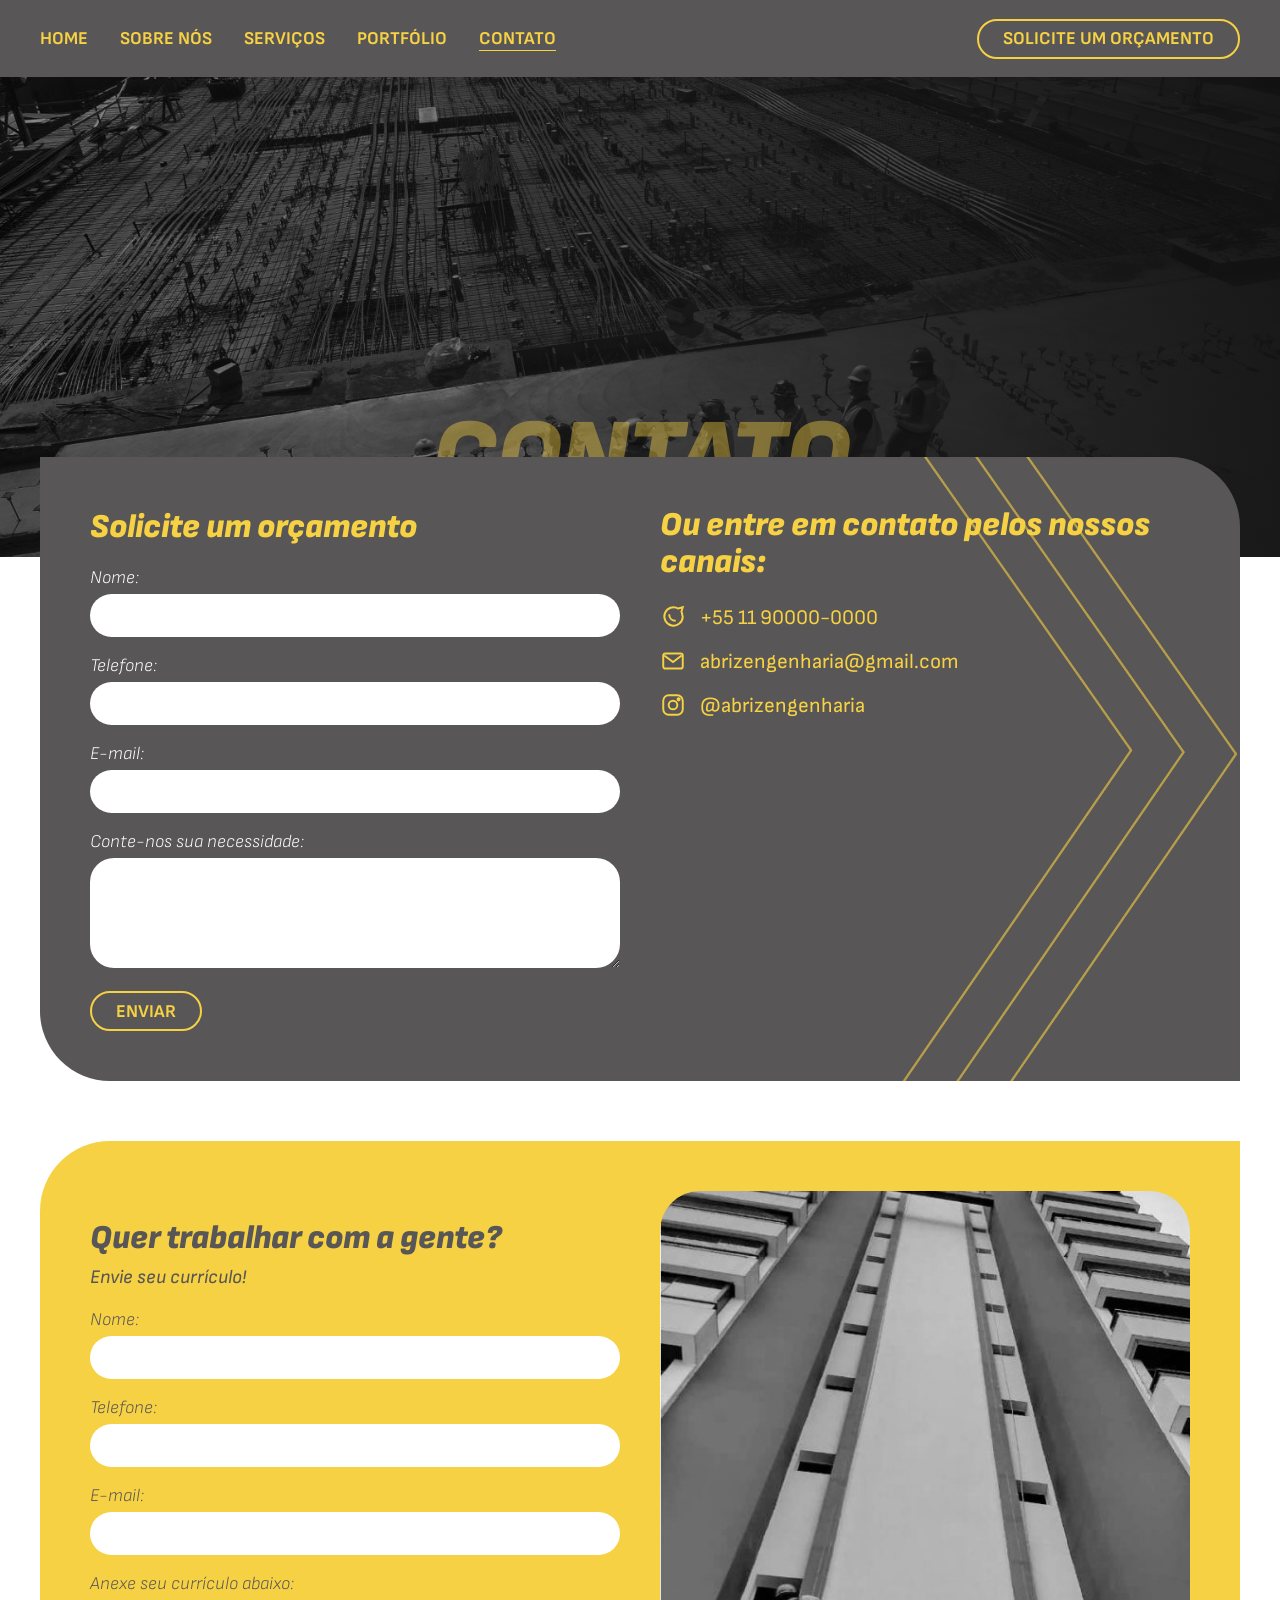
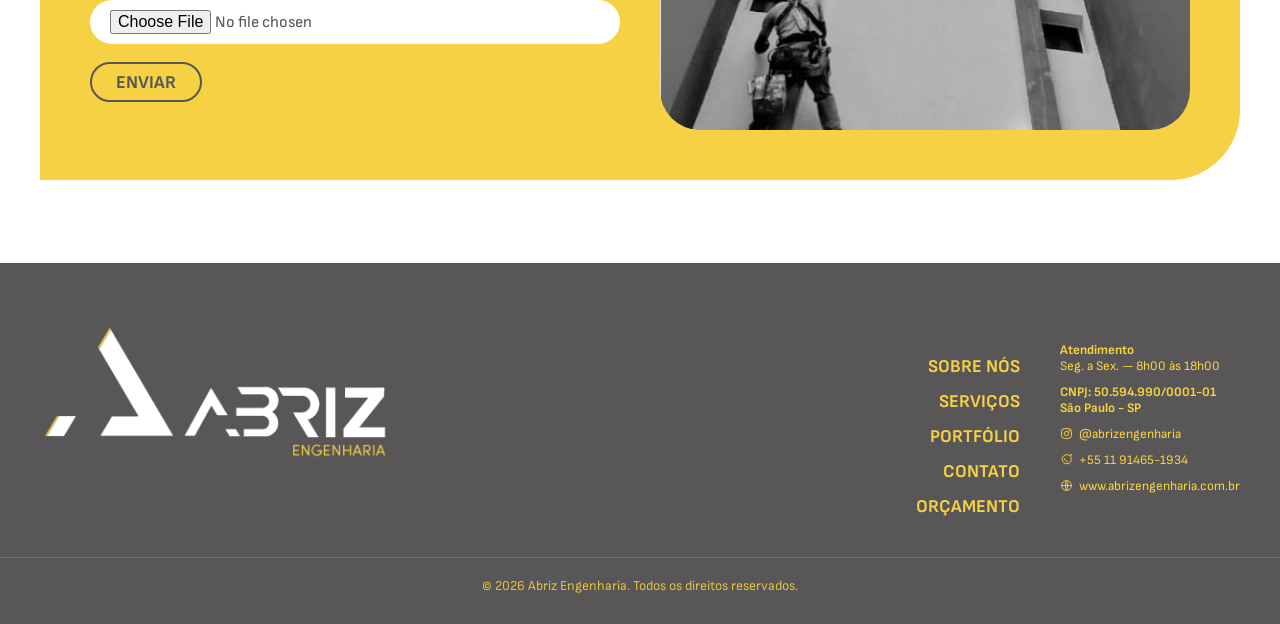
==== contato.html @ 98b4f600 "Fix sobre nós" ====
<!DOCTYPE html>
<html lang="pt-BR">
<head>
<meta charset="UTF-8">
<meta name="viewport" content="width=device-width, initial-scale=1.0">
<title>Contato | Abriz Engenharia</title>
<meta name="description" content="Solicite um orçamento ou entre em contato com a Abriz Engenharia. Também estamos contratando — envie seu currículo.">
<link rel="stylesheet" href="css/style.css">
</head>
<body>

<header class="site-header">
  <div class="container">
    <button class="nav-toggle" aria-label="Abrir menu" aria-expanded="false">
      <span></span><span></span><span></span>
    </button>
    <nav class="nav-links">
      <a href="index.html">Home</a>
      <a href="sobre.html">Sobre nós</a>
      <a href="index.html#servicos">Serviços</a>
      <a href="portfolio.html">Portfólio</a>
      <a href="contato.html" class="is-active">Contato</a>
      <a href="contato.html" class="btn nav-cta-mobile">Solicite um orçamento</a>
    </nav>
    <a href="contato.html" class="btn nav-cta">Solicite um orçamento</a>
  </div>
</header>

<main>
  <section class="hero">
    <div class="hero__scrim" aria-hidden="true"></div>
    <div class="container hero__title">
      <h1 class="display-title display-title--yellow">CONTATO</h1>
    </div>
  </section>

  <section class="section" style="padding-top:0;">
    <div class="container">

      <div class="contato-card" style="margin-top:-100px; z-index:3;">
        <img class="stripe-overlay stripe-overlay--yellow" src="assets/img/chevron-yellow-right.png" alt="" aria-hidden="true">
        <div class="contato-card__form">
          <h2 style="color:var(--color-yellow); font-style:italic; font-weight:900; font-size:var(--fs-h1); margin-bottom:20px;">Solicite um orçamento</h2>
          <form data-form novalidate>
            <div class="form-field">
              <label for="c-nome">Nome:</label>
              <input type="text" id="c-nome" name="nome" required>
            </div>
            <div class="form-field">
              <label for="c-telefone">Telefone:</label>
              <input type="tel" id="c-telefone" name="telefone" required>
            </div>
            <div class="form-field">
              <label for="c-email">E-mail:</label>
              <input type="email" id="c-email" name="email" required>
            </div>
            <div class="form-field">
              <label for="c-msg">Conte-nos sua necessidade:</label>
              <textarea id="c-msg" name="mensagem" required></textarea>
            </div>
            <button type="submit" class="btn">Enviar</button>
            <p class="form-feedback" role="status" hidden></p>
          </form>
        </div>

        <div class="contato-card__channels">
          <h3>Ou entre em contato pelos nossos canais:</h3>
          <div class="channel-item">
            <svg viewBox="0 0 24 24" fill="none" stroke="currentColor" stroke-width="1.8"><path d="M21 11.5a8.5 8.5 0 1 1-4.1-7.3L21 3l-1.2 4.1c.5 1 .8 2.2.8 3.4Z"/><path d="M8.5 9.5c0 3.5 2.5 6 6 6"/></svg>
            <span>+55 11 90000-0000</span>
          </div>
          <div class="channel-item">
            <svg viewBox="0 0 24 24" fill="none" stroke="currentColor" stroke-width="1.8"><rect x="3" y="5" width="18" height="14" rx="2"/><path d="m4 7 8 6 8-6"/></svg>
            <span>abrizengenharia@gmail.com</span>
          </div>
          <div class="channel-item">
            <svg viewBox="0 0 24 24" fill="none" stroke="currentColor" stroke-width="1.8"><rect x="3" y="3" width="18" height="18" rx="5"/><circle cx="12" cy="12" r="4"/><circle cx="17.2" cy="6.8" r="1"/></svg>
            <span>@abrizengenharia</span>
          </div>
        </div>
      </div>

      <div class="trabalhe-card">
        <div>
          <h3>Quer trabalhar com a gente?</h3>
          <p class="trabalhe-card__lead">Envie seu currículo!</p>
          <form data-form novalidate>
            <div class="form-field">
              <label for="t-nome">Nome:</label>
              <input type="text" id="t-nome" name="nome" required>
            </div>
            <div class="form-field">
              <label for="t-telefone">Telefone:</label>
              <input type="tel" id="t-telefone" name="telefone" required>
            </div>
            <div class="form-field">
              <label for="t-email">E-mail:</label>
              <input type="email" id="t-email" name="email" required>
            </div>
            <div class="form-field form-field--file">
              <label for="t-curriculo">Anexe seu currículo abaixo:</label>
              <input type="file" id="t-curriculo" name="curriculo" accept=".pdf,.doc,.docx">
            </div>
            <button type="submit" class="btn btn--gray">Enviar</button>
            <p class="form-feedback" role="status" hidden></p>
          </form>
        </div>
        <div class="photo">
          <img src="assets/img/servico-fachada.jpg" alt="Foto de obra da Abriz Engenharia">
        </div>
      </div>

    </div>
  </section>
</main>

<footer class="site-footer">
  <div class="footer-grid">
    <div>
      <img class="footer-logo" src="assets/img/logo-abriz.png" alt="Abriz Engenharia">
    </div>
    

     <nav class="footer-links">
      </br>
      <a href="sobre.html">Sobre nós</a>
      <a href="index.html#servicos">Serviços</a>
      <a href="portfolio.html">Portfólio</a>
      <a href="contato.html">Contato</a>
      <a href="index.html#orcamento">Orçamento</a>
    </nav>

    <div class="footer-contact">
    </br>
      <p style="margin-bottom: 0; font-size: 13px;">Atendimento</p>
      <p class="light" style="font-size: 13px;">Seg. a Sex. — 8h00 às 18h00</p>
      <p style="margin-bottom: 0; font-size: 13px;">CNPJ: 50.594.990/0001-01</p>
      <p style="font-size: 13px;">São Paulo - SP</p>
      <a href="https://www.instagram.com/abrizengenharia" target="_blank"><p style="font-size: 13px;" class="light icon-line"><svg viewBox="0 0 24 24" fill="none" stroke="currentColor" stroke-width="1.8"><rect x="3" y="3" width="18" height="18" rx="5"/><circle cx="12" cy="12" r="4"/><circle cx="17.2" cy="6.8" r="1"/></svg>@abrizengenharia</p></a>
      <a href="https://wa.me/message/3T56P4DASMY5I1" target="_blank"><p style="font-size: 13px;" class="light icon-line"><svg viewBox="0 0 24 24" fill="none" stroke="currentColor" stroke-width="1.8"><path d="M21 11.5a8.5 8.5 0 1 1-4.1-7.3L21 3l-1.2 4.1c.5 1 .8 2.2.8 3.4Z"/><path d="M8.5 9.5c0 3.5 2.5 6 6 6"/></svg>+55 11 91465-1934</p></a>
      <a href="https://abrizengenharia.com.br/" target="_blank"><p style="font-size: 13px;" class="light icon-line"><svg viewBox="0 0 24 24" fill="none" stroke="currentColor" stroke-width="1.8"><circle cx="12" cy="12" r="9"/><path d="M3 12h18M12 3c2.5 2.5 2.5 15.5 0 18M12 3c-2.5 2.5-2.5 15.5 0 18"/></svg>www.abrizengenharia.com.br</p></a>
    </div>
  </div>
  <p class="footer-bottom">&copy; <span id="year"></span> Abriz Engenharia. Todos os direitos reservados.</p>
</footer>

<script src="js/main.js"></script>
<script>document.getElementById('year').textContent = new Date().getFullYear();</script>
</body>
</html>
---- css/style.css ----
/* =========================================================
   ABRIZ ENGENHARIA — Design tokens extraídos do Figma
   Cores: #F6D143 (Amarelo IDV Abriz) / #585656 (Cinza) / #FFFFFF
   Fonte: Sofia Sans (pesos: Light, Regular, Medium, Bold, ExtraBold, ExtraBlack Italic)
   ========================================================= */

@import url('https://fonts.googleapis.com/css2?family=Sofia+Sans:ital,wght@0,300;0,400;0,500;0,600;0,700;0,800;0,900;1,300;1,500;1,600;1,900&display=swap');

:root {
  --color-yellow: #F6D143;
  --color-yellow-70: rgba(246, 209, 67, 0.7);
  --color-gray: #585656;
  --color-gray-40: rgba(88, 86, 86, 0.4);
  --color-white: #FFFFFF;
  --color-placeholder-a: #b2a6a6;
  --color-placeholder-b: rgba(178, 166, 166, 0.76);
  --color-placeholder-light: #e4e0e0;

  --font: 'Sofia Sans', Arial, Helvetica, sans-serif;

  --fs-display: clamp(2.75rem, 8vw, 8.0625rem);   /* 44px -> 129px, títulos gigantes de fundo */
  --fs-h1: clamp(1.6rem, 2.6vw, 2.1875rem);        /* 26px -> 35px */
  --fs-subtitle: clamp(1.4rem, 2.6vw, 2.25rem);    /* subtítulos 36px */
  --fs-body: clamp(1rem, 1.6vw, 1.6875rem);        /* texto corrido 27px */
  --fs-body2: clamp(0.95rem, 1.4vw, 1.5625rem);    /* texto itálico 25px */
  --fs-nav: 1.125rem;                              /* 18px */
  --fs-stat: clamp(2rem, 4.5vw, 3.75rem);          /* números 60px */
  --fs-stat-label: clamp(1.25rem, 2.8vw, 3.25rem); /* 52px */

  --radius-pill: 31px;
  --radius-lg: 40px;
  --radius-xl: 70px;
  --radius-card: 33px;

  --chevron-w: 340px; /* largura fixa do gráfico chevron — igual em todo lugar
                          para as linhas se alinharem nas emendas entre seções */
  --container-max: 1400px;
  --gutter: 30px;

  --header-h: 77px;
}

*, *::before, *::after { box-sizing: border-box; }
html { scroll-behavior: smooth; }
body {
  margin: 0;
  font-family: var(--font);
  color: var(--color-gray);
  background: var(--color-white);
  overflow-x: hidden;
}
img { max-width: 100%; display: block; }
a { color: inherit; text-decoration: none; }
button { font-family: inherit; cursor: pointer; }
h1, h2, h3, p { margin: 0; }
ul { list-style: none; margin: 0; padding: 0; }

.container {
  max-width: var(--container-max);
  margin: 0 auto;
  padding: 0 40px;
}
.container_nossos_servicos{
  width: 1040px;
}
@media (max-width: 1080px) {
  .container_nossos_servicos { width: 100%; }
}
@media (max-width: 768px) {
  .container { padding: 0 20px; }
}

/* ---------- Título gigante decorativo (fundo desbotado) ---------- */
.display-title {
  font-weight: 900;
  font-style: italic;
  font-size: var(--fs-display);
  line-height: 0.95;
  opacity: 0.27;
  letter-spacing: -0.01em;
  white-space: nowrap;
}
.display-title--yellow { color: var(--color-yellow); opacity: 0.41; }
.display-title--gray { color: var(--color-gray); }

/* ---------- Botões (pill, extraídos do componente BOTÕES) ---------- */
.btn {
  display: inline-flex;
  align-items: center;
  justify-content: center;
  height: 40px;
  padding: 0 24px;
  border-radius: var(--radius-pill);
  border: 2px solid var(--color-yellow);
  background: transparent;
  color: var(--color-yellow);
  font-weight: 700;
  font-size: var(--fs-nav);
  text-transform: uppercase;
  white-space: nowrap;
  transition: background 0.2s ease, color 0.2s ease;
}
.btn:hover, .btn:focus-visible {
  background: var(--color-yellow);
  color: var(--color-gray);
}
.btn--gray {
  border-color: var(--color-gray);
  color: var(--color-gray);
}
.btn--gray:hover, .btn--gray:focus-visible {
  background: var(--color-gray);
  color: var(--color-yellow);
}
.btn--sm { width: 123px; padding: 0; }
.btn--contact {height: 35px !important; padding: 0 13px !important; font-size: 13px !important;}
/* ---------- Header / navegação ---------- */
.site-header {
  position: sticky;
  top: 0;
  z-index: 100;
  height: var(--header-h);
  background: var(--color-gray);
  display: flex;
  align-items: center;
}
.site-header .container {
  display: flex;
  align-items: center;
  justify-content: space-between;
  width: 100%;
}
.nav-links {
  display: flex;
  gap: 32px;
}
.nav-links a {
  font-weight: 700;
  font-size: var(--fs-nav);
  color: var(--color-yellow);
  text-transform: uppercase;
  white-space: nowrap;
}
.nav-links a.is-active { text-decoration: underline; text-underline-offset: 6px; }
.nav-cta { flex-shrink: 0; }
.nav-cta-mobile { display: none; }

.nav-toggle {
  display: none;
  flex-direction: column;
  gap: 5px;
  background: none;
  border: none;
  padding: 8px;
}
.nav-toggle span {
  width: 26px;
  height: 2px;
  background: var(--color-yellow);
  display: block;
}

@media (max-width: 900px) {
  .nav-toggle { display: flex; }
  .nav-links {
    position: absolute;
    top: var(--header-h);
    left: 0;
    right: 0;
    background: var(--color-gray);
    flex-direction: column;
    gap: 0;
    max-height: 0;
    overflow: hidden;
    transition: max-height 0.25s ease;
  }
  .nav-links.is-open { max-height: 400px; }
  .nav-links a {
    padding: 16px 20px;
    border-top: 1px solid rgba(255,255,255,0.08);
  }
  .nav-cta { display: none; }
  .nav-links.is-open .nav-cta-mobile { display: inline-flex; margin: 16px 20px; }
}

/* ---------- Hero (usado em todas as páginas internas + home) ---------- */
.hero {
  position: relative;
  min-height: 480px;
  background: url('../assets/img/hero-bg.jpg') center/cover no-repeat, linear-gradient(135deg, var(--color-gray) 0%, #3f3d3d 100%);
  overflow: hidden;
  display: flex;
  align-items: flex-end;
}
/* degradê: claro/transparente à esquerda, escuro à direita — igual ao protótipo */
.hero__scrim {
  position: absolute;
  inset: 0;
  background: linear-gradient(90deg, rgba(30,29,29,0.1) 0%, rgba(30,29,29,0.55) 55%, rgba(20,19,19,0.88) 100%);
}
.hero__title {
  position: relative;
  z-index: 2;
  width: 100%;
  padding: 60px 0 50px;
  text-align: center;
}

/* Hero da Home: foto em tela cheia, logo à esquerda, chevron à direita */
.hero--home {
  min-height: 623px;
  align-items: center;
}
/* largura fixa e igual à do chevron das seções abaixo, para as linhas se
   encontrarem exatamente na emenda entre o hero e a próxima seção */
.hero--home .hero__chevron {
  position: absolute;
  bottom: 0;
  right: 58px;
  width: var(--chevron-w);
  height: auto;
  z-index: 1;
  pointer-events: none;
}
.hero--home .hero__content {
  position: relative;
  z-index: 2;
  width: 100%;
}
.hero__logo {
    width: min(38vw, 520px);
    margin-left: 15%;
}
.hero__dots {
  position: absolute;
  right: 6%;
  bottom: 8%;
  z-index: 2;
  color: rgba(255,255,255,0.6);
  letter-spacing: 6px;
}
.right_listra_cinza{
  right: 311px !important;
}
.listras-orcamento-home{
  right: 114px !important;
}

@media (max-width: 900px) {
  .hero--home { min-height: 368px; }
  .hero--home .hero__chevron {right: 15px;}
  .hero__logo { width: min(55vw, 320px); margin-left: 20px; }
  .hero--home .hero__chevron { opacity: 0.7; }
  .right_listra_cinza { right: 160px !important;}
  .section-divider{ height: 27px !important;}
  .listras-orcamento-home { right: 45px !important;}
}
@media (max-width: 600px) {
  :root { --chevron-w: 200px; }
}

/* ---------- Sections genéricas ---------- */
.section { position: relative; padding: 83px 0; }
.section--light { background: var(--color-placeholder-light); }
.section--dark { background: var(--color-gray); color: var(--color-white); }
.section--yellow { background: var(--color-yellow); }
.section__bg-title {
  position: absolute;
  left: 0;
  right: 0;
  top: 50%;
  transform: translateY(-50%);
  text-align: center;
  z-index: 1;
  pointer-events: none;
}
.section__bg-title--left {
  text-align: left;
  padding-left: 40px;
}
.section__bg-title--right {
    top: auto;
    bottom: 1%;
    transform: none;
    text-align: right;
    padding-right: 40px;
    margin-bottom: 0 !important;
    right: 1%;
    font-size: 80px;
}
@media (max-width: 768px) {
  .section__bg-title--left { padding-left: 20px; }
  .section__bg-title--right { padding-right: 20px; }
}
.section__content { position: relative; z-index: 2; }

/* divisor entre o hero e a próxima seção: barra cinza + triângulo apontando
   para baixo, marcando a transição (como no protótipo) */
.section-divider {
  position: relative;
  height: 56px;
  background: var(--color-gray);
  z-index: 3;
}
.section-divider::after {
  content: '';
  position: absolute;
  left: 50%;
  top: 100%;
  transform: translateX(-50%);
  width: 0;
  height: 0;
  border-left: 42px solid transparent;
  border-right: 42px solid transparent;
  border-top: 38px solid var(--color-gray);
}

/* textura diagonal decorativa — usada atrás das seções em todo o site no Figma
   (não só no hero): chevron cinza (aponta p/ esquerda) sobre fundos claros,
   chevron amarelo (aponta p/ direita) sobre fundos escuros, sempre encostado
   na borda direita da seção. */
.stripe-overlay {
  position: absolute;
  top: 0;
  right: 0px;
  width: var(--chevron-w);
  height: auto;
  z-index: 0;
  pointer-events: none;
}
.stripe-overlay--gray { opacity: 0.6; }
.stripe-overlay--yellow { opacity: 0.85; }

.section__photo-bg {
  position: absolute;
  inset: 0;
  z-index: 0;
  background: #585656;
  opacity: 0.3;
}

/* placeholder de foto (ainda sem asset real — ex: retratos da equipe) */
.photo-placeholder {
  background: linear-gradient(135deg, var(--color-placeholder-a), var(--color-placeholder-b));
  border-radius: var(--radius-lg);
  display: flex;
  align-items: center;
  justify-content: center;
  color: rgba(255,255,255,0.65);
  font-size: 0.8rem;
  font-style: italic;
  text-align: center;
  min-height: 200px;
}

/* foto real: mesmo tratamento visual (cantos arredondados), com <img> real dentro */
.photo {
  border-radius: var(--radius-lg);
  overflow: hidden;
  min-height: 200px;
}
.photo img { width: 100%; height: 100%; object-fit: cover; display: block; }

/* ---------- Serviços (home) ---------- */
/* Dois containers independentes: painel amarelo atrás (ocupa tudo) e o card
   da foto flutuando por cima, sobrepondo a parte esquerda do amarelo — cada
   um com seus próprios cantos arredondados, como no protótipo. */
.servicos-combo {
  position: relative;
  min-height: 459px;
}
.servicos-text {
  position: absolute;
  inset: 0;
  z-index: 1;
  background: var(--color-yellow);
  border-radius: 0px 50px;
  color: #2f2e2e;
  text-align: right;
  padding: 60px 50px 50px 36%;
  display: flex;
  flex-direction: column;
  align-items: flex-end;
  gap: 24px;
}
  
.servicos-bg-title {
  position: absolute;
  right: 40px;
  bottom: 24px;
  z-index: 2;
  text-align: right;
  pointer-events: none;
  font-size: clamp(1.8rem, 5vw, 4.25rem);
}

.servicos-card {
  position: absolute;
  left: -30px;
  top: -31px;
  z-index: 3;
  width: 32%;
  aspect-ratio: 559/526;
  border-radius: 0px 50px;
  overflow: hidden;
  box-shadow: 0 25px 50px rgba(0,0,0,0.3);
  height: 460px;
}
.servicos-card__img {
  position: absolute;
  inset: 0;
  width: 100%;
  height: 100%;
  object-fit: cover;
}
.servicos-card__tag {
  position: absolute;
  top: 11%;
  left: 0;
  right: 0;
  background: var(--color-gray);
  color: var(--color-yellow);
  font-weight: 500;
  font-size: 1.1rem;
  text-align: center;
  padding: 14px 16px;
  z-index: 1;
}
.servicos-text p { margin-bottom: 1.2em; }
.servicos-text p:last-of-type { margin-bottom: 1.6em; }

/* Orçamento: mesmo combo do Serviços, espelhado — texto à esquerda,
   foto flutuante à direita. Fundo e listras da seção não mudam. */
#orcamento .servicos-text {
  text-align: left;
  align-items: flex-start;
  padding: 24px 36% 50px 50px;
  border-radius: 50px 0px;
}
#orcamento .servicos-bg-title {
  right: auto;
  left: 40px;
  text-align: left;
}
#orcamento .servicos-card {
  left: auto;
  right: -30px;
  border-radius: 50px 0px;
}
#orcamento .servicos-combo { min-height: 459px; }
#orcamento .servicos-text form {
  width: 100%;
  display: grid;
  grid-template-columns: 1fr 1fr;
  gap: 0 14px;
}
#orcamento .form-field { margin-bottom: 8px; }
#orcamento .form-field--half { grid-column: span 1; }
#orcamento .form-field--full,
#orcamento .quote-form > button,
#orcamento .quote-form > .form-feedback {
  grid-column: 1 / -1;
}
#orcamento .form-field label {
  color: #2f2e2e;
  font-size: 0.95rem;
  margin-bottom: 3px;
}
#orcamento .form-field input,
#orcamento .form-field select,
#orcamento .form-field textarea {
  padding: 7px 16px;
  font-size: 0.9rem;
}
#orcamento .form-field--full textarea { min-height: 96px; }
#orcamento .quote-form > button { justify-self: start; }
@media (max-width: 900px) {
  .servicos-combo { min-height: 0; }
  .servicos-text {
    position: static;
    padding: 30px;
    text-align: left;
    align-items: flex-start;
    border-radius: 0 0 var(--radius-lg) var(--radius-lg);
  }
  .servicos-bg-title {
    position: static;
    text-align: left;
    padding: 0 30px 20px;
  }
  /* no mobile o título sai da caixa amarela e cai sobre o fundo escuro da
     seção — cinza sobre cinza fica ilegível, então usa amarelo aqui */
  #orcamento .servicos-bg-title {
    color: var(--color-yellow);
    opacity: 0.45;
  }
  .servicos-card {
    position: relative;
    left: auto; top: auto; bottom: auto;
    width: 88%;
    margin: 0 auto -60px;
    aspect-ratio: 559/400;
    z-index: 1;
  }
}

/* ---------- Orçamento (home) ---------- */
.orcamento-grid {
  display: grid;
  grid-template-columns: 1fr 1fr;
  gap: var(--gutter);
  align-items: stretch;
}
.form-field { margin-bottom: 18px; }
.form-field label {
  display: block;
  font-style: italic;
  font-weight: 300;
  font-size: var(--fs-body2);
  margin-bottom: 6px;
}
.form-field input,
.form-field select,
.form-field textarea {
  width: 100%;
  border: none;
  border-radius: var(--radius-card);
  padding: 12px 20px;
  font-family: var(--font);
  font-size: 1rem;
  background: var(--color-white);
  color: var(--color-gray);
}
.form-field select { appearance: auto; cursor: pointer; }
.form-field textarea { border-radius: 24px; min-height: 110px; resize: vertical; }
.form-field--file input { padding: 10px 20px; }

.trust-badges {
  position: relative;
  z-index: 2;
  margin: 50px auto 0;
  max-width: 900px;
  background: var(--color-yellow);
  border-radius: var(--radius-lg);
  padding: 28px 40px;
  display: flex;
  flex-wrap: wrap;
  gap: 24px;
  justify-content: space-around;
}
.trust-badges__item {
  display: flex;
  align-items: center;
  gap: 14px;
  color: var(--color-gray);
  font-weight: 800;
  font-size: 1.1rem;
  text-align: left;
  text-transform: uppercase;
  line-height: 1.1;
}
.trust-badges__item svg { flex-shrink: 0; width: 40px; height: 40px; }

/* ---------- Grid de obras (home preview + portfólio) ---------- */
.obras-grid {
  display: grid;
  grid-template-columns: repeat(3, 1fr);
  gap: 0;
}
.obras-grid a,
.obras-grid__item {
  position: relative;
  aspect-ratio: 504/526;
  background: var(--color-placeholder-a);
  display: flex;
  align-items: center;
  justify-content: center;
  overflow: hidden;
}
.obras-grid a:nth-child(even),
.obras-grid__item:nth-child(even) { background: var(--color-placeholder-b); }
.obras-grid__label {
  font-weight: 900;
  font-style: italic;
  font-size: clamp(2rem, 5vw, 4.5rem);
  color: var(--color-yellow);
  opacity: 0.5;
}

/* ---------- Footer (Component 6) ---------- */
.site-footer {
  background: var(--color-gray);
  color: var(--color-yellow);
  padding: 60px 0 30px;
}
.footer-grid {
  display: grid;
  grid-template-columns: auto 1fr auto;
  justify-content: space-between;
  gap: 40px;
  width: 100%;
  padding: 0 40px;
}
@media (max-width: 768px) {
  .footer-grid { padding: 0 20px; }
}
.footer-logo { width: 350px; }
.footer-links { display: flex; flex-direction: column; gap: 14px; text-align: right; }
.footer-links a { font-weight: 700; font-size: var(--fs-nav); text-transform: uppercase; }
.footer-contact p { margin-bottom: 10px; font-weight: 700; }
.footer-contact .light { font-weight: 400; }
.footer-contact .icon-line { display: flex; align-items: center; gap: 6px; }
.footer-contact .icon-line svg { width: 13px; height: 13px; flex-shrink: 0; }
.footer-social { display: flex; gap: 16px; margin-top: 16px; }
.footer-social a {
  width: 34px; height: 34px;
  border: 1.5px solid var(--color-yellow);
  border-radius: 50%;
  display: flex; align-items: center; justify-content: center;
}
.footer-social svg { width: 16px; height: 16px; }
.footer-bottom {
  margin-top: 40px;
  padding-top: 20px;
  border-top: 1px solid rgba(246,209,67,0.25);
  font-size: 0.85rem;
  opacity: 0.85;
  text-align: center;
}
@media (max-width: 900px) {
  .footer-grid { grid-template-columns: 1fr; text-align: left; }
  .footer-links { text-align: left; }
}

/* ---------- Sobre nós ---------- */
.sobre-intro {
  display: grid;
  grid-template-columns: 1fr 1fr;
  gap: var(--gutter);
  align-items: center;
  margin-top: 60px;
}
.sobre-intro__text {
  background: var(--color-yellow);
  border-radius: var(--radius-lg);
  padding: 40px;
  font-size: var(--fs-body);
  line-height: 1.4;
  color: #2f2e2e;
}
.sobre-intro__text p + p { margin-top: 1em; }
.sobre-intro__photo {
  aspect-ratio: 440/568;
  border-radius: var(--radius-lg);
}

.team-grid {
  display: grid;
  grid-template-columns: 1fr 1fr;
  gap: 60px;
  max-width: 900px;
  margin: 0 auto;
}
.team-card { text-align: center; }
.team-card__photo {
  aspect-ratio: 1/1.28;
  border-radius: 24px;
  margin-bottom: 20px;
}
.team-card__name { color: var(--color-yellow); font-weight: 500; font-size: 1.6rem; }
.team-card__role { font-style: italic; color: var(--color-yellow); font-size: 1.2rem; margin-top: 6px; }

.stats-row {
  display: grid;
  grid-template-columns: repeat(3, 1fr);
  gap: var(--gutter);
  margin-top: 60px;
}
.stat-box {
  background: var(--color-white);
  border: 3px solid var(--color-yellow);
  border-radius: var(--radius-lg);
  padding: 24px;
  text-align: center;
}
.stat-box strong { display: block; font-weight: 800; font-size: var(--fs-stat); }
.stat-box span { display: block; font-weight: 300; font-size: 1.4rem; text-transform: uppercase; }

.testimonials {
  display: grid;
  grid-template-columns: 1fr 1fr;
  gap: var(--gutter);
  margin-top: 60px;
}
.testimonial-box {
  position: relative;
  border: 2px solid var(--color-yellow);
  border-radius: var(--radius-lg);
  min-height: 220px;
  padding: 40px 30px;
}
.testimonial-box::before {
  content: '\201C';
  position: absolute;
  top: -10px;
  left: 20px;
  font-size: 5rem;
  font-weight: 900;
  font-style: italic;
  color: var(--color-yellow);
  opacity: 0.5;
}
.testimonial-box p { font-style: italic; }

@media (max-width: 900px) {
  .sobre-intro, .servicos-grid, .orcamento-grid, .team-grid, .stats-row, .testimonials {
    grid-template-columns: 1fr;
  }
  .obras-grid { grid-template-columns: repeat(2, 1fr); }
}

/* ---------- Portfólio ---------- */
.obras-grid button.obras-grid__item { border: none; padding: 0; width: 100%; }

.lightbox {
  position: fixed;
  inset: 0;
  background: rgba(30,29,29,0.85);
  display: none;
  align-items: center;
  justify-content: center;
  z-index: 1000;
  padding: 20px;
}
.lightbox.is-open { display: flex; }
.lightbox__panel {
  background: var(--color-white);
  border-radius: 40px;
  max-width: 850px;
  width: 100%;
  display: grid;
  grid-template-columns: 1.4fr 1fr;
  overflow: hidden;
  position: relative;
}
.lightbox__photo {
  aspect-ratio: 533/680;
  position: relative;
  overflow: hidden;
}
.lightbox__photo img {
  position: absolute;
  inset: 0;
  width: 100%;
  height: 100%;
  object-fit: cover;
  z-index: 0;
}
.lightbox__nav {
  position: absolute;
  top: 50%;
  transform: translateY(-50%);
  background: rgba(0,0,0,0.35);
  border: none;
  color: var(--color-white);
  width: 40px; height: 40px;
  border-radius: 50%;
  display: flex; align-items: center; justify-content: center;
}
.lightbox__nav--prev { left: 16px; }
.lightbox__nav--next { right: 16px; }
.lightbox__info { padding: 30px; }
.lightbox__info h3 { font-style: italic; font-weight: 600; font-size: 1.4rem; margin-bottom: 8px; }
.lightbox__close {
  position: absolute;
  top: 16px; right: 16px;
  background: var(--color-gray);
  color: var(--color-white);
  border: none;
  width: 32px; height: 32px;
  border-radius: 50%;
  font-size: 1.1rem;
  z-index: 2;
}
@media (max-width: 700px) {
  .lightbox__panel { grid-template-columns: 1fr; }
}

/* ---------- Contato ---------- */
.contato-card {
  position: relative;
  overflow: hidden;
  background: var(--color-gray);
  color: var(--color-white);
  border-radius: 0 var(--radius-xl) 0 var(--radius-xl);
  padding: 50px;
  display: grid;
  grid-template-columns: 1fr 1fr;
  gap: 40px;
}
.contato-card .form-field label { color: var(--color-white); }
.contato-card__form,
.contato-card__channels { position: relative; z-index: 1; }
.contato-card__channels h3 {
  color: var(--color-yellow);
  font-style: italic;
  font-weight: 900;
  font-size: var(--fs-h1);
  line-height: 1.1;
  margin-bottom: 24px;
}
.channel-item {
  display: flex;
  align-items: center;
  gap: 14px;
  color: var(--color-yellow);
  font-size: 1.3rem;
  margin-bottom: 18px;
}
.channel-item svg { width: 26px; height: 26px; flex-shrink: 0; }

.trabalhe-card {
  background: var(--color-yellow);
  border-radius: var(--radius-xl) 0 var(--radius-xl) 0;
  padding: 50px;
  display: grid;
  grid-template-columns: 1fr 1fr;
  gap: 40px;
  align-items: center;
  margin-top: 60px;
}
.trabalhe-card h3 { font-style: italic; font-weight: 900; font-size: var(--fs-h1); color: var(--color-gray); }
.trabalhe-card__lead { font-style: italic; font-size: 1.2rem; margin: 8px 0 20px; color: var(--color-gray); }
.trabalhe-card .photo,
.trabalhe-card .photo-placeholder { aspect-ratio: 559/568; }

@media (max-width: 900px) {
  .contato-card, .trabalhe-card { grid-template-columns: 1fr; padding: 30px; }
}

/* ---------- Utilidades ---------- */
.mt-lg { margin-top: 60px; }
.text-center { text-align: center; }
.wave-divider {
  height: 60px;
  background: var(--color-placeholder-light);
  clip-path: polygon(0 0, 50% 100%, 100% 0);
  width: 120px;
  margin: 0 auto;
}
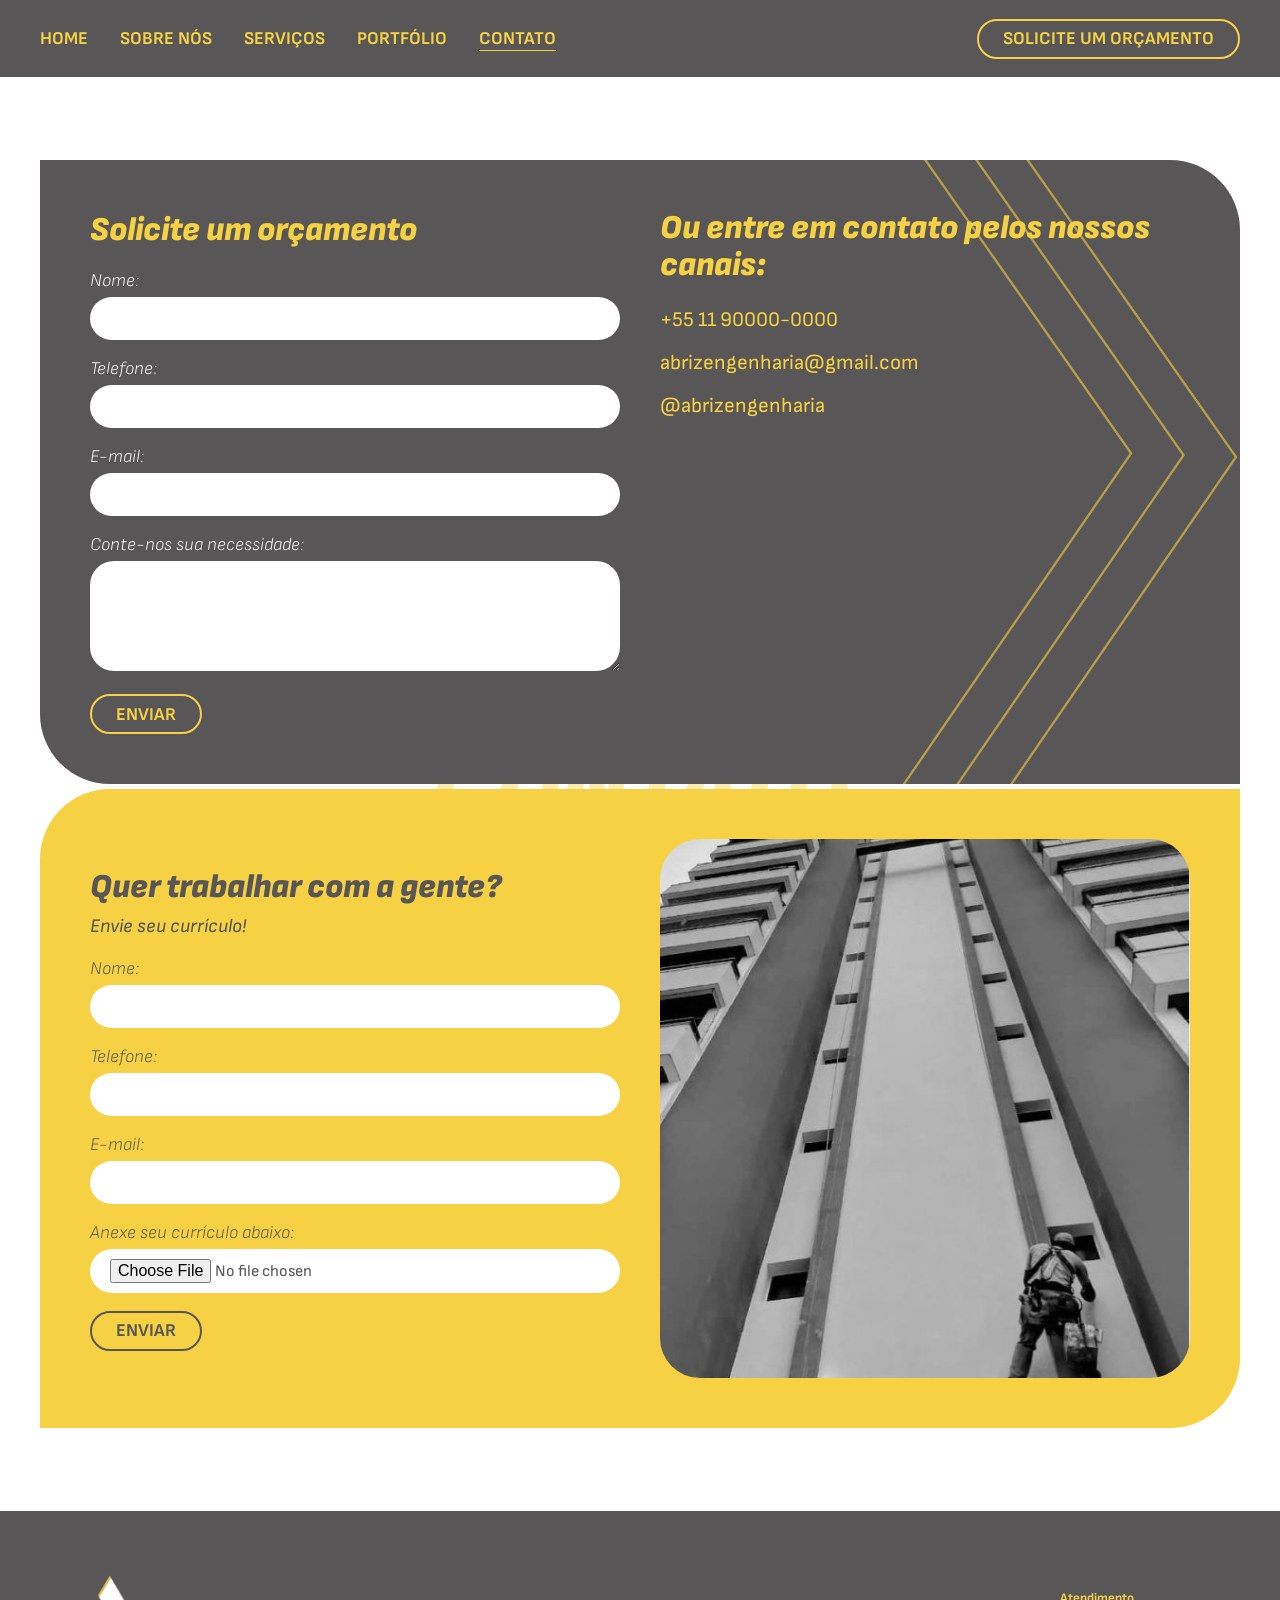
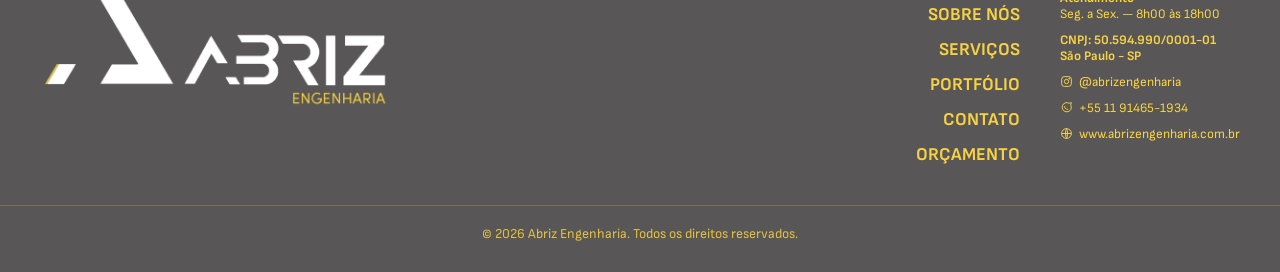
==== commit ac45c62a: "Rebuild Contato page to match the prototype structure Drop the full-photo .hero banner at the top (t" ====
--- a/contato.html
+++ b/contato.html
@@ -27,17 +27,11 @@
 </header>
 
 <main>
-  <section class="hero">
-    <div class="hero__scrim" aria-hidden="true"></div>
-    <div class="container hero__title">
-      <h1 class="display-title display-title--yellow">CONTATO</h1>
-    </div>
-  </section>
-
-  <section class="section" style="padding-top:0;">
+  <section class="section" id="contato-intro">
+    <div class="section__photo-bg-sobre" aria-hidden="true"></div>
     <div class="container">
 
-      <div class="contato-card" style="margin-top:-100px; z-index:3;">
+      <div class="contato-card">
         <img class="stripe-overlay stripe-overlay--yellow" src="assets/img/chevron-yellow-right.png" alt="" aria-hidden="true">
         <div class="contato-card__form">
           <h2 style="color:var(--color-yellow); font-style:italic; font-weight:900; font-size:var(--fs-h1); margin-bottom:20px;">Solicite um orçamento</h2>
@@ -65,20 +59,13 @@
 
         <div class="contato-card__channels">
           <h3>Ou entre em contato pelos nossos canais:</h3>
-          <div class="channel-item">
-            <svg viewBox="0 0 24 24" fill="none" stroke="currentColor" stroke-width="1.8"><path d="M21 11.5a8.5 8.5 0 1 1-4.1-7.3L21 3l-1.2 4.1c.5 1 .8 2.2.8 3.4Z"/><path d="M8.5 9.5c0 3.5 2.5 6 6 6"/></svg>
-            <span>+55 11 90000-0000</span>
-          </div>
-          <div class="channel-item">
-            <svg viewBox="0 0 24 24" fill="none" stroke="currentColor" stroke-width="1.8"><rect x="3" y="5" width="18" height="14" rx="2"/><path d="m4 7 8 6 8-6"/></svg>
-            <span>abrizengenharia@gmail.com</span>
-          </div>
-          <div class="channel-item">
-            <svg viewBox="0 0 24 24" fill="none" stroke="currentColor" stroke-width="1.8"><rect x="3" y="3" width="18" height="18" rx="5"/><circle cx="12" cy="12" r="4"/><circle cx="17.2" cy="6.8" r="1"/></svg>
-            <span>@abrizengenharia</span>
-          </div>
+          <div class="channel-item"><span>+55 11 90000-0000</span></div>
+          <div class="channel-item"><span>abrizengenharia@gmail.com</span></div>
+          <div class="channel-item"><span>@abrizengenharia</span></div>
         </div>
       </div>
+
+      <p class="display-title display-title--yellow contato-bg-title" aria-hidden="true">CONTATO</p>
 
       <div class="trabalhe-card">
         <div>
@@ -106,7 +93,7 @@
           </form>
         </div>
         <div class="photo">
-          <img src="assets/img/servico-fachada.jpg" alt="Foto de obra da Abriz Engenharia">
+          <img src="assets/img/servico-fachada-orcamento.jpg" alt="Foto de obra da Abriz Engenharia">
         </div>
       </div>
 
--- a/css/style.css
+++ b/css/style.css
@@ -62,6 +62,10 @@
 }
 .container_nossos_servicos{
   width: 1040px;
+}
+
+.section-page--sobre{
+  padding-bottom: 0px !important;
 }
 @media (max-width: 1080px) {
   .container_nossos_servicos { width: 100%; }
@@ -245,7 +249,9 @@
 .listras-orcamento-home{
   right: 114px !important;
 }
-
+.height-sobre-page{
+  min-height: 580px;
+}
 @media (max-width: 900px) {
   .hero--home { min-height: 368px; }
   .hero--home .hero__chevron {right: 15px;}
@@ -336,6 +342,13 @@
   inset: 0;
   z-index: 0;
   background: #585656;
+  opacity: 0.3;
+}
+
+.section__photo-bg-sobre {
+  position: absolute;
+  inset: 0;
+  z-index: 0;
   opacity: 0.3;
 }
 
@@ -431,7 +444,8 @@
 
 /* Orçamento: mesmo combo do Serviços, espelhado — texto à esquerda,
    foto flutuante à direita. Fundo e listras da seção não mudam. */
-#orcamento .servicos-text {
+#orcamento .servicos-text,
+#sobre-intro .servicos-text {
   text-align: left;
   align-items: flex-start;
   padding: 24px 36% 50px 50px;
@@ -442,12 +456,14 @@
   left: 40px;
   text-align: left;
 }
-#orcamento .servicos-card {
+#orcamento .servicos-card,
+#sobre-intro .servicos-card {
   left: auto;
   right: -30px;
   border-radius: 50px 0px;
 }
-#orcamento .servicos-combo { min-height: 459px; }
+#orcamento .servicos-combo,
+#sobre-intro .servicos-combo { min-height: 459px; }
 #orcamento .servicos-text form {
   width: 100%;
   display: grid;
@@ -535,31 +551,45 @@
 .form-field textarea { border-radius: 24px; min-height: 110px; resize: vertical; }
 .form-field--file input { padding: 10px 20px; }
 
+/* Barra de confiança: sobrepõe a seção acima (escura) e a seção abaixo
+   (clara), flutuando exatamente na emenda entre as duas, como no protótipo */
 .trust-badges {
   position: relative;
-  z-index: 2;
-  margin: 50px auto 0;
+  z-index: 6;
+  margin: -55px auto -91px;
   max-width: 900px;
   background: var(--color-yellow);
-  border-radius: var(--radius-lg);
+  border-radius: 23px;
   padding: 28px 40px;
   display: flex;
   flex-wrap: wrap;
   gap: 24px;
   justify-content: space-around;
+  box-shadow: 0 20px 40px rgba(0,0,0,0.2);
 }
 .trust-badges__item {
   display: flex;
-  align-items: center;
-  gap: 14px;
+  flex-direction: column;
+  align-items: center;
+  gap: 10px;
   color: var(--color-gray);
   font-weight: 800;
   font-size: 1.1rem;
-  text-align: left;
+  text-align: center;
   text-transform: uppercase;
   line-height: 1.1;
 }
-.trust-badges__item svg { flex-shrink: 0; width: 40px; height: 40px; }
+.trust-badges__item img { flex-shrink: 0; width: 70px; height: 40px; object-fit: contain; }
+@media (max-width: 900px) {
+  .trust-badges {
+    margin: -56px 20px -56px;
+    padding: 20px;
+    gap: 16px;
+    justify-content: center;
+  }
+  .trust-badges__item { font-size: 0.9rem; gap: 6px; }
+  .trust-badges__item img { width: 30px; height: 30px; }
+}
 
 /* ---------- Grid de obras (home preview + portfólio) ---------- */
 .obras-grid {
@@ -655,13 +685,13 @@
 }
 
 .team-grid {
-  display: grid;
-  grid-template-columns: 1fr 1fr;
+  display: flex;
+  justify-content: center;
   gap: 60px;
   max-width: 900px;
   margin: 0 auto;
 }
-.team-card { text-align: center; }
+.team-card { text-align: center; width: 250px;}
 .team-card__photo {
   aspect-ratio: 1/1.28;
   border-radius: 24px;
@@ -713,9 +743,10 @@
 .testimonial-box p { font-style: italic; }
 
 @media (max-width: 900px) {
-  .sobre-intro, .servicos-grid, .orcamento-grid, .team-grid, .stats-row, .testimonials {
+  .sobre-intro, .servicos-grid, .orcamento-grid, .stats-row, .testimonials {
     grid-template-columns: 1fr;
   }
+  .team-grid { flex-wrap: wrap; }
   .obras-grid { grid-template-columns: repeat(2, 1fr); }
 }
 
@@ -789,6 +820,7 @@
 /* ---------- Contato ---------- */
 .contato-card {
   position: relative;
+  z-index: 2;
   overflow: hidden;
   background: var(--color-gray);
   color: var(--color-white);
@@ -810,16 +842,22 @@
   margin-bottom: 24px;
 }
 .channel-item {
-  display: flex;
-  align-items: center;
-  gap: 14px;
   color: var(--color-yellow);
   font-size: 1.3rem;
   margin-bottom: 18px;
 }
-.channel-item svg { width: 26px; height: 26px; flex-shrink: 0; }
+
+/* título gigante "CONTATO" espremido entre os dois cards, como no protótipo */
+.contato-bg-title {
+  position: relative;
+  z-index: 0;
+  text-align: center;
+  margin: -46px 0;
+}
 
 .trabalhe-card {
+  position: relative;
+  z-index: 2;
   background: var(--color-yellow);
   border-radius: var(--radius-xl) 0 var(--radius-xl) 0;
   padding: 50px;
@@ -827,7 +865,6 @@
   grid-template-columns: 1fr 1fr;
   gap: 40px;
   align-items: center;
-  margin-top: 60px;
 }
 .trabalhe-card h3 { font-style: italic; font-weight: 900; font-size: var(--fs-h1); color: var(--color-gray); }
 .trabalhe-card__lead { font-style: italic; font-size: 1.2rem; margin: 8px 0 20px; color: var(--color-gray); }
@@ -836,6 +873,7 @@
 
 @media (max-width: 900px) {
   .contato-card, .trabalhe-card { grid-template-columns: 1fr; padding: 30px; }
+  .contato-bg-title { margin: -16px 0; }
 }
 
 /* ---------- Utilidades ---------- */
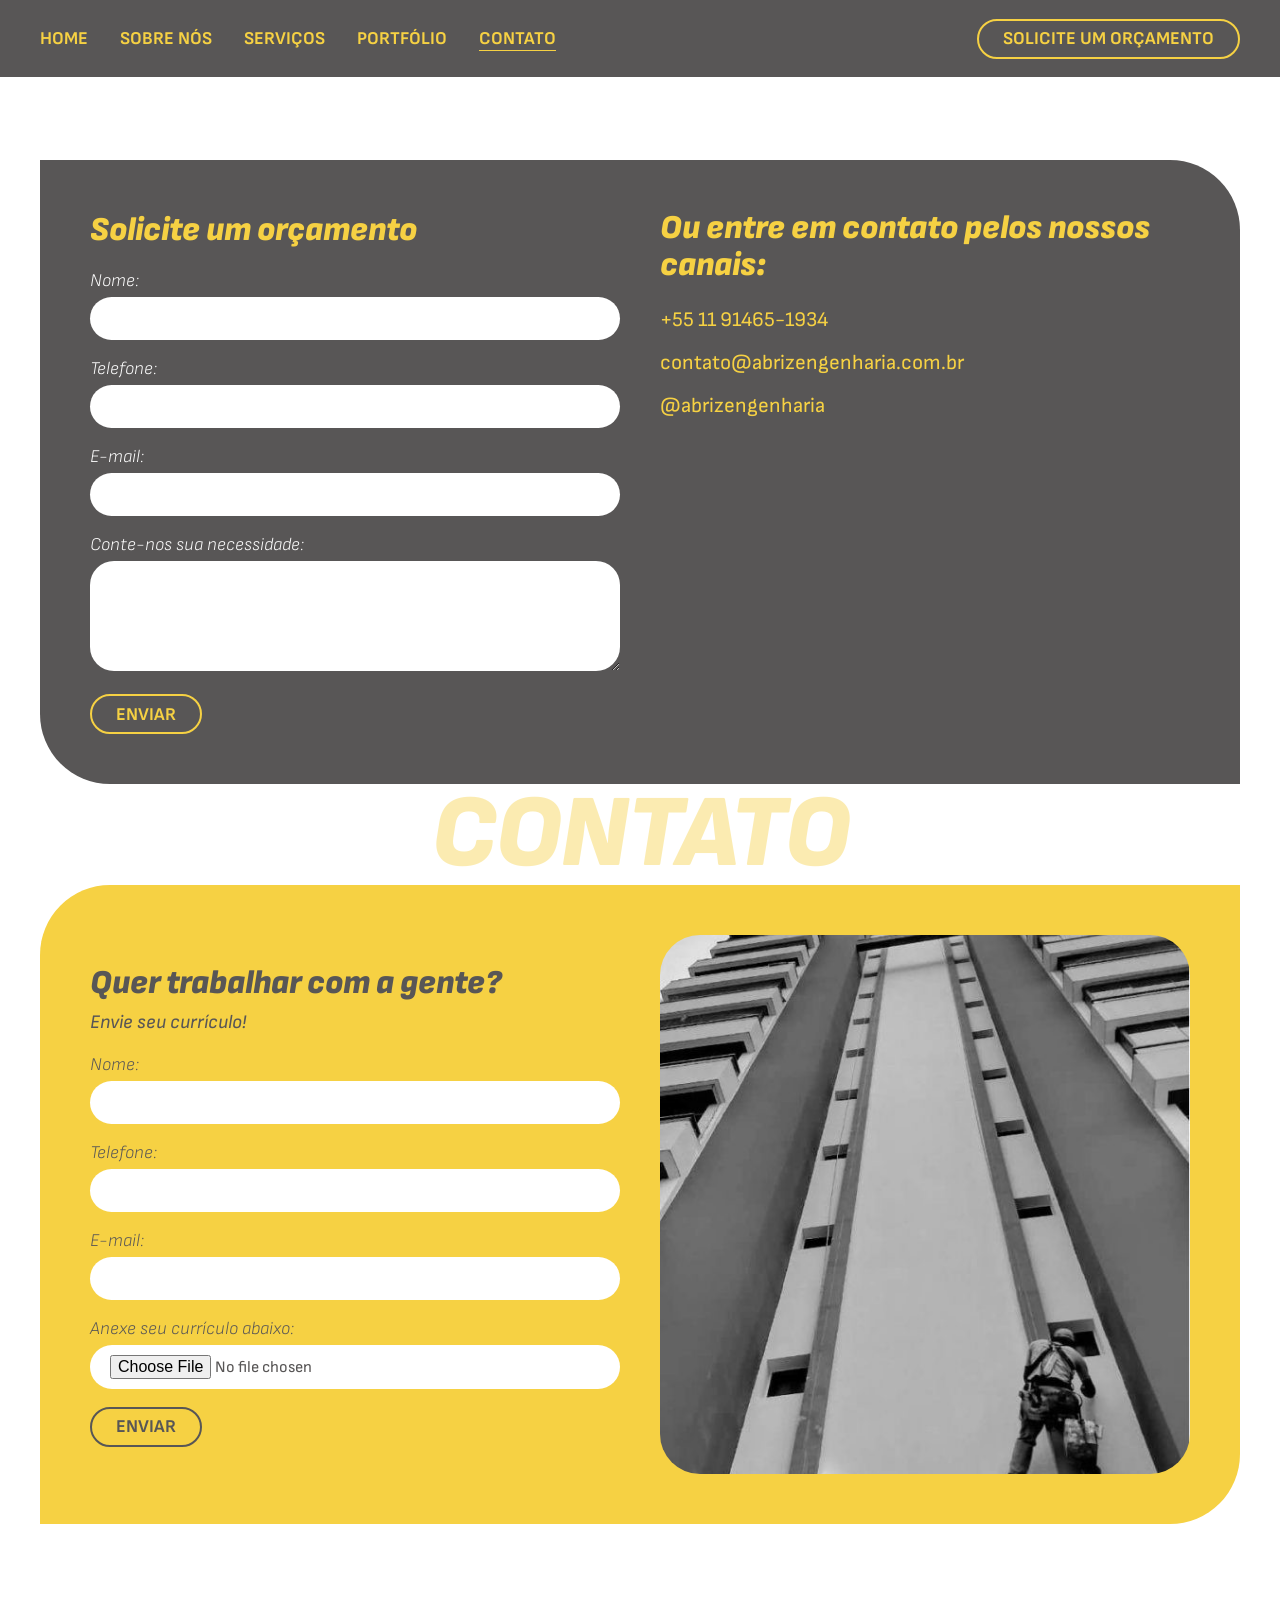
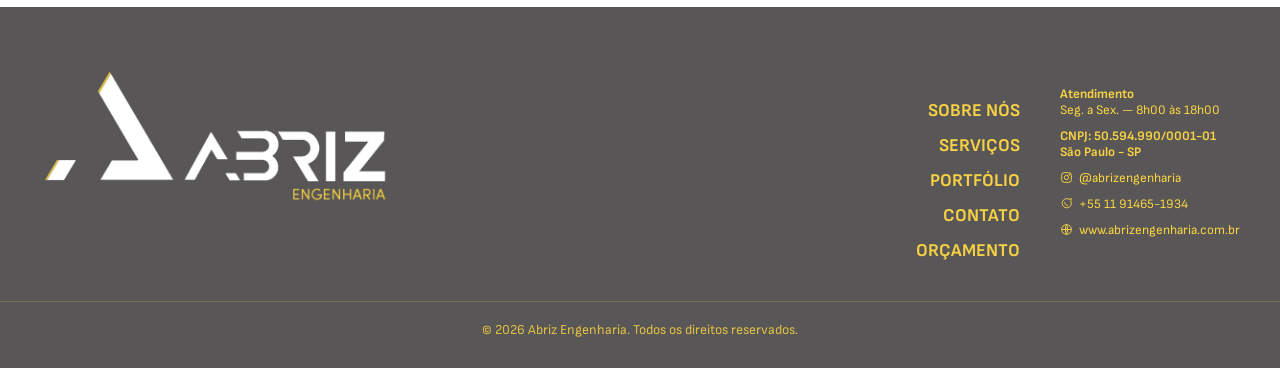
==== commit 00850cc3: "fix contato" ====
--- a/contato.html
+++ b/contato.html
@@ -32,7 +32,6 @@
     <div class="container">
 
       <div class="contato-card">
-        <img class="stripe-overlay stripe-overlay--yellow" src="assets/img/chevron-yellow-right.png" alt="" aria-hidden="true">
         <div class="contato-card__form">
           <h2 style="color:var(--color-yellow); font-style:italic; font-weight:900; font-size:var(--fs-h1); margin-bottom:20px;">Solicite um orçamento</h2>
           <form data-form novalidate>
@@ -59,13 +58,13 @@
 
         <div class="contato-card__channels">
           <h3>Ou entre em contato pelos nossos canais:</h3>
-          <div class="channel-item"><span>+55 11 90000-0000</span></div>
-          <div class="channel-item"><span>abrizengenharia@gmail.com</span></div>
+          <div class="channel-item"><span>+55 11 91465-1934</span></div>
+          <div class="channel-item"><span>contato@abrizengenharia.com.br</span></div>
           <div class="channel-item"><span>@abrizengenharia</span></div>
         </div>
       </div>
 
-      <p class="display-title display-title--yellow contato-bg-title" aria-hidden="true">CONTATO</p>
+      <p class="display-title display-title--yellow contato-bg-title" style="margin: 2px;" aria-hidden="true">CONTATO</p>
 
       <div class="trabalhe-card">
         <div>
--- a/css/style.css
+++ b/css/style.css
@@ -852,7 +852,7 @@
   position: relative;
   z-index: 0;
   text-align: center;
-  margin: -46px 0;
+  margin: -24px 0;
 }
 
 .trabalhe-card {
@@ -873,7 +873,7 @@
 
 @media (max-width: 900px) {
   .contato-card, .trabalhe-card { grid-template-columns: 1fr; padding: 30px; }
-  .contato-bg-title { margin: -16px 0; }
+  .contato-bg-title { margin: 2px 0; }
 }
 
 /* ---------- Utilidades ---------- */
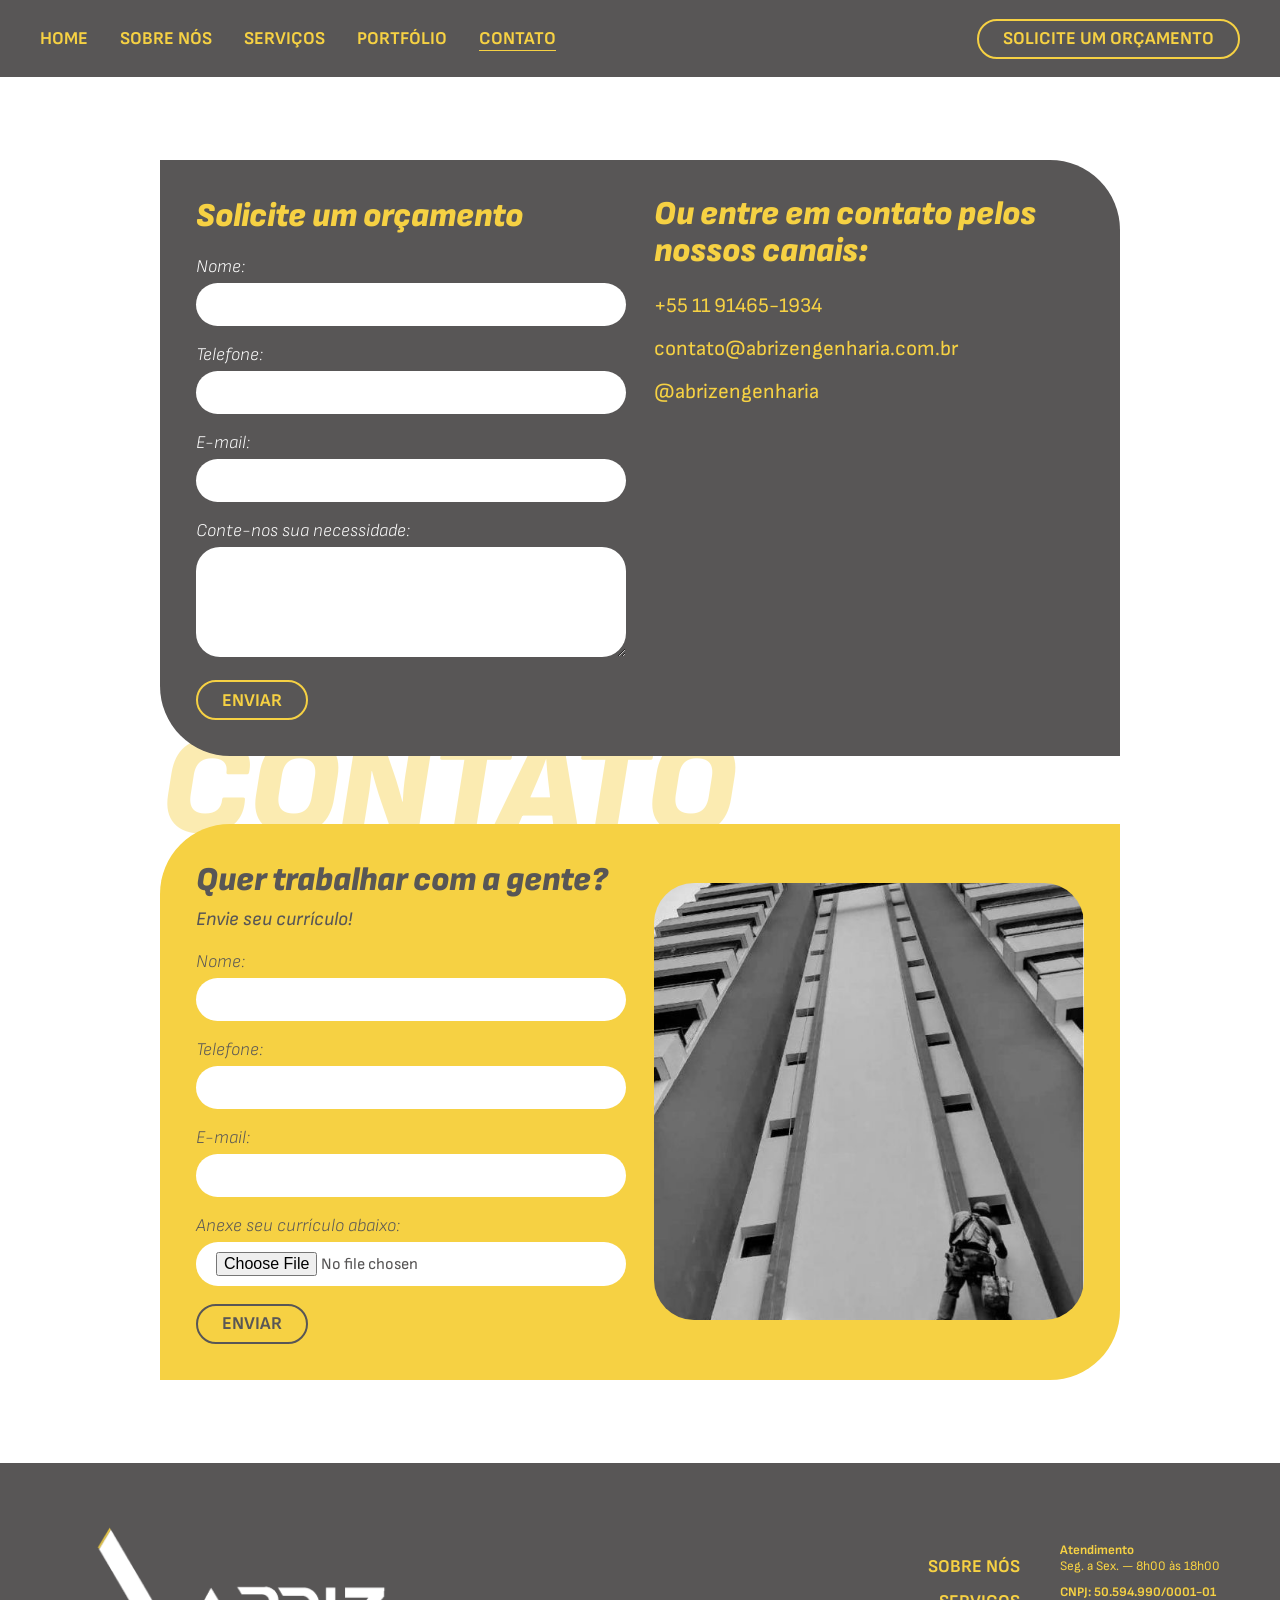
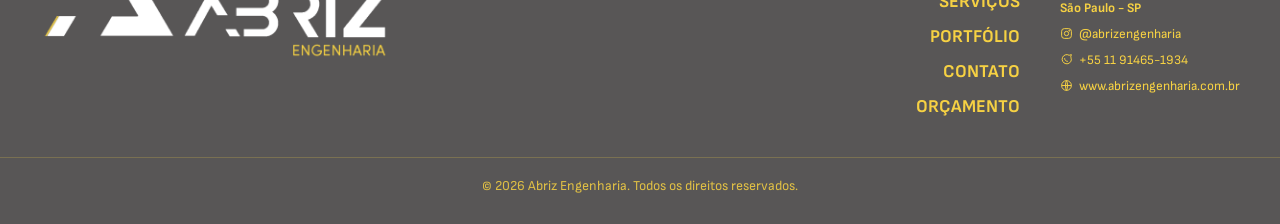
==== commit 917e1ffd: "Enlarge and left-align the Contato title, shrink the card banners - .contato-bg-title now uses a big" ====
--- a/contato.html
+++ b/contato.html
@@ -29,7 +29,7 @@
 <main>
   <section class="section" id="contato-intro">
     <div class="section__photo-bg-sobre" aria-hidden="true"></div>
-    <div class="container">
+    <div class="container container_nossos_servicos">
 
       <div class="contato-card">
         <div class="contato-card__form">
@@ -64,7 +64,7 @@
         </div>
       </div>
 
-      <p class="display-title display-title--yellow contato-bg-title" style="margin: 2px;" aria-hidden="true">CONTATO</p>
+      <p class="display-title display-title--yellow contato-bg-title" aria-hidden="true">CONTATO</p>
 
       <div class="trabalhe-card">
         <div>
--- a/css/style.css
+++ b/css/style.css
@@ -825,10 +825,10 @@
   background: var(--color-gray);
   color: var(--color-white);
   border-radius: 0 var(--radius-xl) 0 var(--radius-xl);
-  padding: 50px;
+  padding: 36px;
   display: grid;
   grid-template-columns: 1fr 1fr;
-  gap: 40px;
+  gap: 28px;
 }
 .contato-card .form-field label { color: var(--color-white); }
 .contato-card__form,
@@ -851,8 +851,9 @@
 .contato-bg-title {
   position: relative;
   z-index: 0;
-  text-align: center;
-  margin: -24px 0;
+  text-align: left;
+  font-size: clamp(3.5rem, 11vw, 11rem);
+  margin: -33px 0;
 }
 
 .trabalhe-card {
@@ -860,10 +861,10 @@
   z-index: 2;
   background: var(--color-yellow);
   border-radius: var(--radius-xl) 0 var(--radius-xl) 0;
-  padding: 50px;
+  padding: 36px;
   display: grid;
   grid-template-columns: 1fr 1fr;
-  gap: 40px;
+  gap: 28px;
   align-items: center;
 }
 .trabalhe-card h3 { font-style: italic; font-weight: 900; font-size: var(--fs-h1); color: var(--color-gray); }
@@ -872,7 +873,7 @@
 .trabalhe-card .photo-placeholder { aspect-ratio: 559/568; }
 
 @media (max-width: 900px) {
-  .contato-card, .trabalhe-card { grid-template-columns: 1fr; padding: 30px; }
+  .contato-card, .trabalhe-card { grid-template-columns: 1fr; padding: 26px; }
   .contato-bg-title { margin: 2px 0; }
 }
 
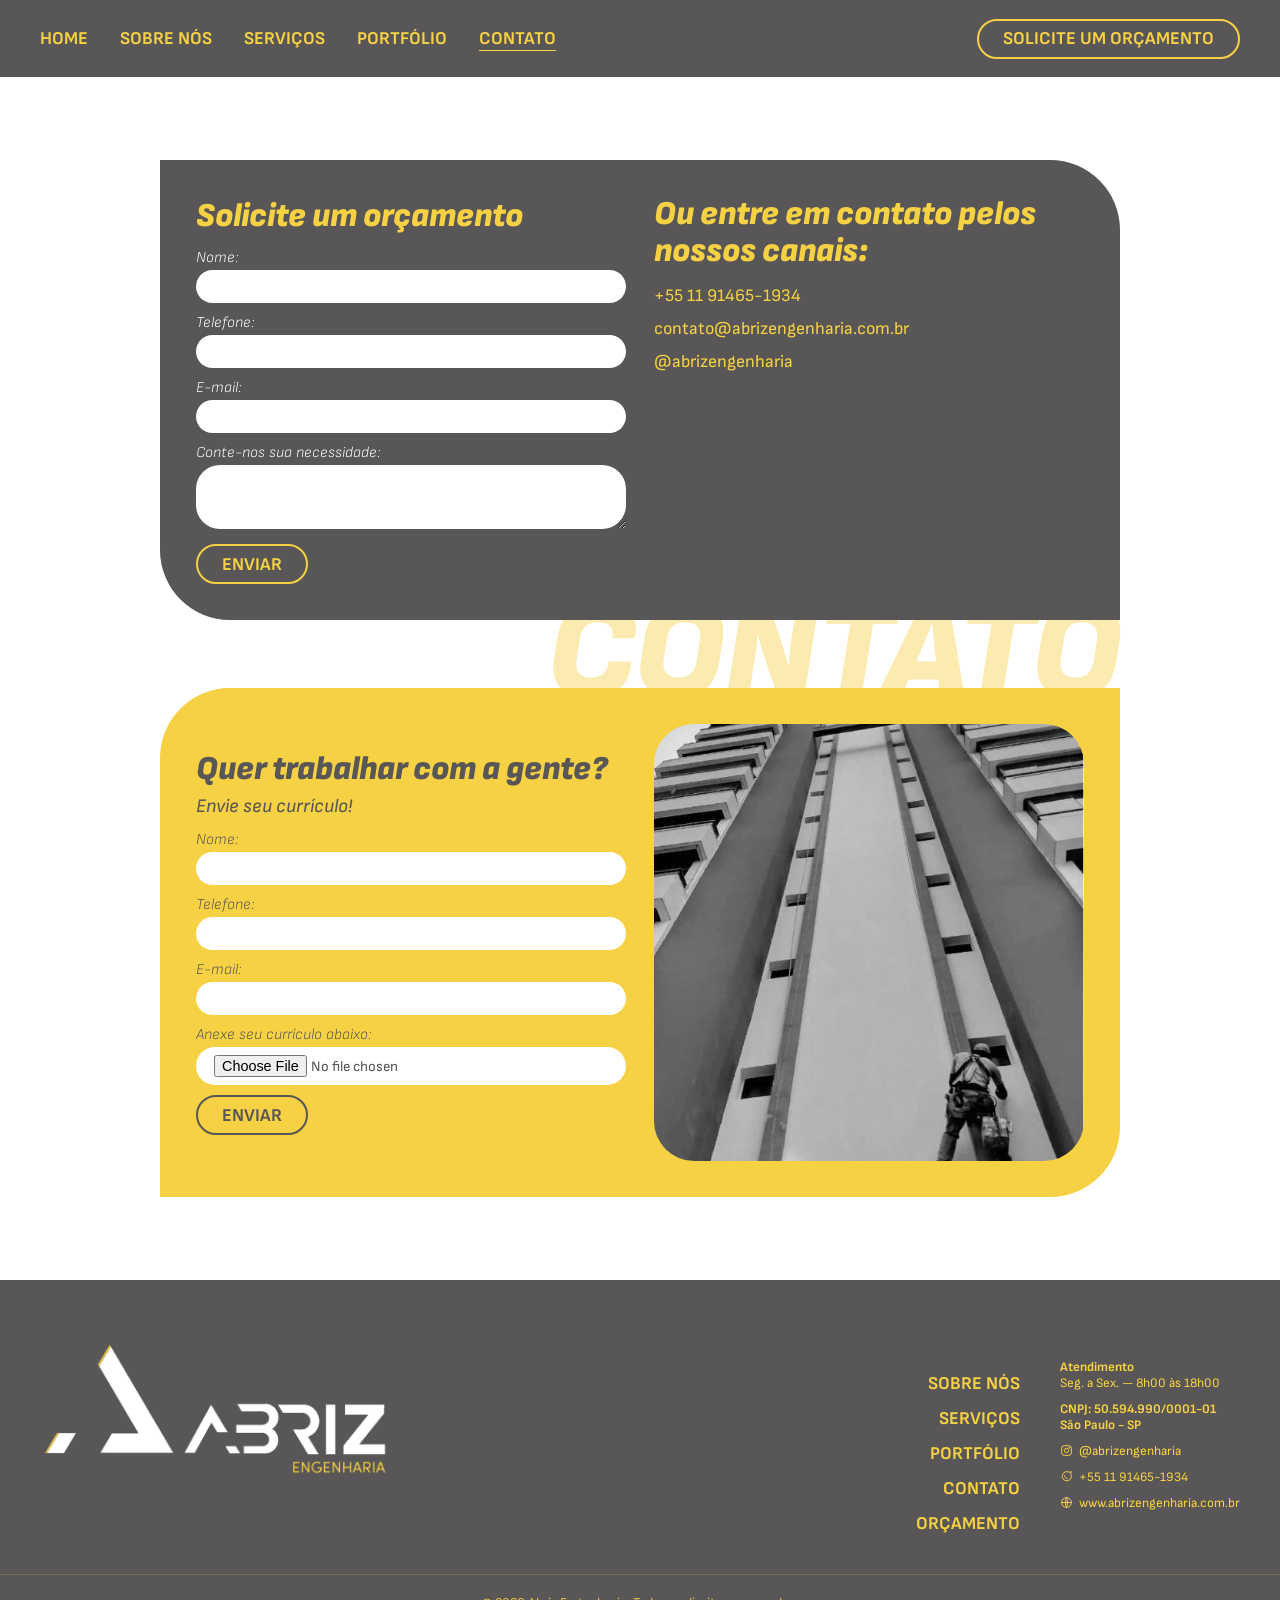
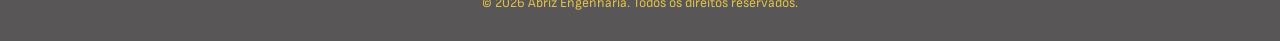
==== commit 3ef39980: "Right-align Contato title and shrink the card banners further - .contato-bg-title switched from left" ====
--- a/contato.html
+++ b/contato.html
@@ -33,7 +33,7 @@
 
       <div class="contato-card">
         <div class="contato-card__form">
-          <h2 style="color:var(--color-yellow); font-style:italic; font-weight:900; font-size:var(--fs-h1); margin-bottom:20px;">Solicite um orçamento</h2>
+          <h2 style="color:var(--color-yellow); font-style:italic; font-weight:900; font-size:var(--fs-h1); margin-bottom:12px;">Solicite um orçamento</h2>
           <form data-form novalidate>
             <div class="form-field">
               <label for="c-nome">Nome:</label>
--- a/css/style.css
+++ b/css/style.css
@@ -839,19 +839,36 @@
   font-weight: 900;
   font-size: var(--fs-h1);
   line-height: 1.1;
-  margin-bottom: 24px;
+  margin-bottom: 16px;
 }
 .channel-item {
   color: var(--color-yellow);
-  font-size: 1.3rem;
-  margin-bottom: 18px;
-}
+  font-size: 1.1rem;
+  margin-bottom: 12px;
+}
+
+/* formulários compactos dos cards de Contato, para não deixar os
+   banners altos demais */
+.contato-card .form-field,
+.trabalhe-card .form-field { margin-bottom: 10px; }
+.contato-card .form-field label,
+.trabalhe-card .form-field label { font-size: 0.95rem; margin-bottom: 3px; }
+.contato-card .form-field input,
+.contato-card .form-field select,
+.contato-card .form-field textarea,
+.trabalhe-card .form-field input,
+.trabalhe-card .form-field select,
+.trabalhe-card .form-field textarea {
+  padding: 8px 18px;
+  font-size: 0.9rem;
+}
+.contato-card .form-field textarea { min-height: 64px; }
 
 /* título gigante "CONTATO" espremido entre os dois cards, como no protótipo */
 .contato-bg-title {
   position: relative;
   z-index: 0;
-  text-align: left;
+  text-align: right;
   font-size: clamp(3.5rem, 11vw, 11rem);
   margin: -33px 0;
 }
@@ -868,7 +885,7 @@
   align-items: center;
 }
 .trabalhe-card h3 { font-style: italic; font-weight: 900; font-size: var(--fs-h1); color: var(--color-gray); }
-.trabalhe-card__lead { font-style: italic; font-size: 1.2rem; margin: 8px 0 20px; color: var(--color-gray); }
+.trabalhe-card__lead { font-style: italic; font-size: 1.2rem; margin: 6px 0 12px; color: var(--color-gray); }
 .trabalhe-card .photo,
 .trabalhe-card .photo-placeholder { aspect-ratio: 559/568; }
 
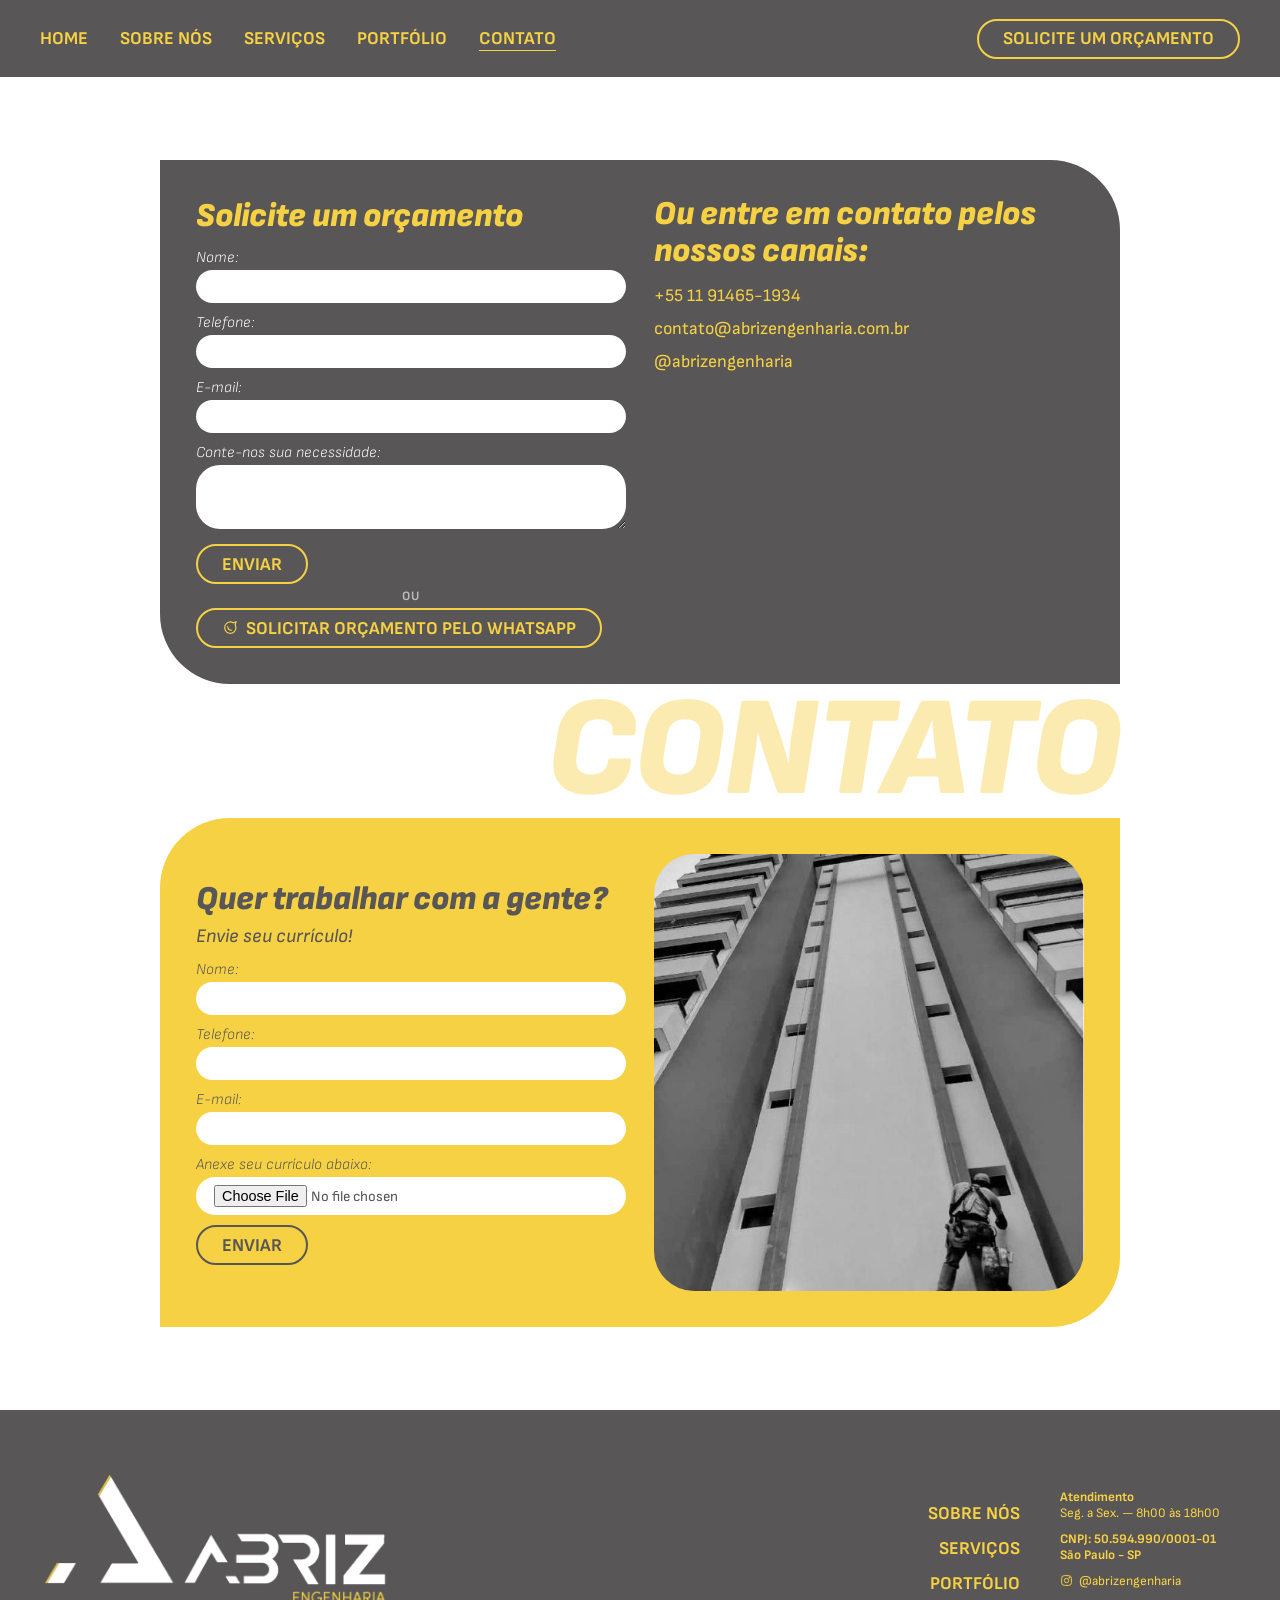
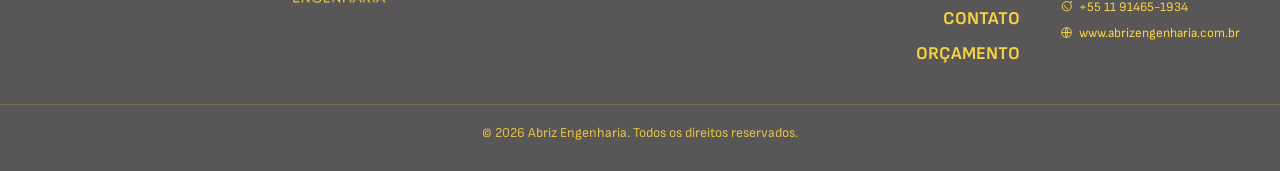
==== commit 4078062e: "Add a WhatsApp quote-request button next to the quote forms Adds a secondary CTA below "Enviar" on b" ====
--- a/contato.html
+++ b/contato.html
@@ -53,6 +53,12 @@
             </div>
             <button type="submit" class="btn">Enviar</button>
             <p class="form-feedback" role="status" hidden></p>
+            <p class="form-or">ou</p>
+            <a class="btn btn--whatsapp" href="https://wa.me/5511914651934?text=Ol%C3%A1!%20Gostaria%20de%20solicitar%20um%20or%C3%A7amento." target="_blank" rel="noopener">
+              <svg viewBox="0 0 24 24" fill="none" stroke="currentColor" stroke-width="1.8" aria-hidden="true"><path d="M21 11.5a8.5 8.5 0 1 1-4.1-7.3L21 3l-1.2 4.1c.5 1 .8 2.2.8 3.4Z"/><path d="M8.5 9.5c0 3.5 2.5 6 6 6"/></svg>
+              <span class="btn-label-full">Solicitar orçamento pelo WhatsApp</span>
+              <span class="btn-label-short">WhatsApp</span>
+            </a>
           </form>
         </div>
 
--- a/css/style.css
+++ b/css/style.css
@@ -118,6 +118,22 @@
 }
 .btn--sm { width: 123px; padding: 0; }
 .btn--contact {height: 35px !important; padding: 0 13px !important; font-size: 13px !important;}
+.form-or {
+  text-align: center;
+  font-size: 0.8rem;
+  font-weight: 700;
+  text-transform: uppercase;
+  letter-spacing: 1px;
+  opacity: 0.6;
+  margin: 4px 0;
+}
+.btn--whatsapp { gap: 8px; }
+.btn--whatsapp svg { width: 16px; height: 16px; flex-shrink: 0; }
+.btn-label-short { display: none; }
+@media (max-width: 900px) {
+  .btn-label-full { display: none; }
+  .btn-label-short { display: inline; }
+}
 /* ---------- Header / navegação ---------- */
 .site-header {
   position: sticky;
@@ -253,16 +269,59 @@
   min-height: 580px;
 }
 @media (max-width: 900px) {
-  .hero--home { min-height: 368px; }
+  .hero--home { min-height: 368px; --chevron-w: 200px; }
   .hero--home .hero__chevron {right: 15px;}
   .hero__logo { width: min(55vw, 320px); margin-left: 20px; }
   .hero--home .hero__chevron { opacity: 0.7; }
-  .right_listra_cinza { right: 160px !important;}
   .section-divider{ height: 27px !important;}
-  .listras-orcamento-home { right: 45px !important;}
+  /* nas seções Serviços/Orçamento o card ficou bem mais baixo no
+     mobile — largura própria pras listras (independente do
+     --chevron-w do hero) pra altura delas acompanhar a seção */
+  #servicos .right_listra_cinza,
+  #orcamento .listras-orcamento-home {
+    width: 235px;
+  }
+  .right_listra_cinza { 
+        right: 186px !important;
+  }
+  .listras-orcamento-home {
+        right: 49px !important;
+  }
+  .height-sobre-page{
+    min-height: 400px !important;
+    padding: 69px 0 !important;
+  }
+  /* listra da seção de equipe do Sobre nós reaproveita a classe do
+     Orçamento só pro posicionamento — largura própria pra acompanhar
+     a altura reduzida desta seção (imagem "tall" tem proporção
+     diferente das outras listras) */
+  .height-sobre-page .listras-orcamento-home {
+    width: 232px;
+  }
+  .team-card {
+    width: 145px !important;
+  }
+  .team-card__name {
+    font-size: 13px !important;
+  } 
+  .team-card__role {
+    font-size: 16px !important;
+}
+.section-page--sobre {
+    padding: 28px 0 !important;
+}
+.container_nossos_servicos{
+  padding-bottom: 20px !important;
+}
+.testimonial-box {
+    min-height: 134px !important;
+}
+.section-servicos{
+  padding: 79px 0 !important;
+}
 }
 @media (max-width: 600px) {
-  :root { --chevron-w: 200px; }
+  :root { --chevron-w: 235px; }
 }
 
 /* ---------- Sections genéricas ---------- */
@@ -381,11 +440,23 @@
 .servicos-combo {
   position: relative;
   min-height: 459px;
-}
+  /* no desktop .servicos-text/.servicos-card são absolutos (fora do
+     fluxo), então isso não muda nada; no mobile .servicos-text volta a
+     ficar no fluxo e precisa esticar (align-items:stretch, o padrão do
+     flex) até a altura mínima do combo — senão o fundo amarelo dele
+     fica menor que o combo e sobra um vão sem cor antes do título */
+  display: flex;
+}
+/* wrapper de agrupamento sem efeito no layout — .servicos-text e
+   .servicos-card continuam posicionados de forma absoluta relativa ao
+   .servicos-combo, em todos os tamanhos de tela (o mobile só reduz as
+   proporções, mantendo o mesmo layout sobreposto do desktop) */
+.servicos-combo__panel { display: contents; }
 .servicos-text {
   position: absolute;
   inset: 0;
   z-index: 1;
+  flex: 1;
   background: var(--color-yellow);
   border-radius: 0px 50px;
   color: #2f2e2e;
@@ -396,7 +467,9 @@
   align-items: flex-end;
   gap: 24px;
 }
-  
+.servicos-text__lead { font-size: 20px; }
+.servicos-text--lg { font-size: 26px; }
+
 .servicos-bg-title {
   position: absolute;
   right: 40px;
@@ -462,7 +535,7 @@
   right: -30px;
   border-radius: 50px 0px;
 }
-#orcamento .servicos-combo,
+#orcamento .servicos-combo { min-height: 530px; }
 #sobre-intro .servicos-combo { min-height: 459px; }
 #orcamento .servicos-text form {
   width: 100%;
@@ -474,7 +547,9 @@
 #orcamento .form-field--half { grid-column: span 1; }
 #orcamento .form-field--full,
 #orcamento .quote-form > button,
-#orcamento .quote-form > .form-feedback {
+#orcamento .quote-form > .form-feedback,
+#orcamento .quote-form > .form-or,
+#orcamento .quote-form > .btn--whatsapp {
   grid-column: 1 / -1;
 }
 #orcamento .form-field label {
@@ -489,34 +564,94 @@
   font-size: 0.9rem;
 }
 #orcamento .form-field--full textarea { min-height: 96px; }
-#orcamento .quote-form > button { justify-self: start; }
+#orcamento .quote-form > button,
+#orcamento .quote-form > .btn--whatsapp { justify-self: start; }
 @media (max-width: 900px) {
-  .servicos-combo { min-height: 0; }
+  /* mesmo layout sobreposto do desktop (texto atrás, foto flutuando
+     por cima de um canto), só com as proporções reduzidas para caber
+     numa tela menor sem invadir as listras da seção. O texto passa a
+     ficar no fluxo normal (para o card crescer com o conteúdo) e só a
+     foto continua absoluta, sobrepondo um dos cantos. */
+  .servicos-combo,
+  #orcamento .servicos-combo,
+  #sobre-intro .servicos-combo { min-height: 250px; }
   .servicos-text {
-    position: static;
-    padding: 30px;
-    text-align: left;
-    align-items: flex-start;
-    border-radius: 0 0 var(--radius-lg) var(--radius-lg);
+    position: relative;
+    inset: auto;
+    padding: 18px 18px 34px min(42%, 160px);
+    gap: 8px;
+    border-radius: 0 var(--radius-lg);
+  }
+  #orcamento .servicos-text,
+  #sobre-intro .servicos-text {
+    padding: 12px min(42%, 160px) 34px 18px;
+    border-radius: var(--radius-lg) 0;
+  }
+  /* botão extra do WhatsApp precisa de mais espaço reservado embaixo
+     pro título de fundo não ficar por cima dele */
+  #orcamento .servicos-text {
+    padding-bottom: 88px;
+  }
+  /* letras menores no mobile — card mais baixo, então as listras da
+     seção conseguem chegar até o final dela */
+  .servicos-text__lead { font-size: 13px; line-height: 1.3; }
+  .servicos-text--lg { font-size: 14px; }
+  /* mais reserva embaixo (e menos em cima/entrelinhas) pro botão não
+     ficar sobre o título de fundo — sem aumentar a altura total */
+  #servicos .servicos-text {
+    padding-top: 8px;
+    padding-bottom: 66px;
+    gap: 4px;
+  }
+  #servicos .servicos-text__lead { line-height: 1.15; }
+  #orcamento .servicos-text form {
+    grid-template-columns: 1fr;
+    gap: 0;
+  }
+  #orcamento .form-field { margin-bottom: 3px; }
+  #orcamento .form-field label { font-size: 0.68rem; margin-bottom: 0; line-height: 1.2; }
+  #orcamento .form-field input,
+  #orcamento .form-field select,
+  #orcamento .form-field textarea {
+    padding: 3px 10px;
+    font-size: 0.7rem;
+  }
+  #orcamento .form-field--full textarea { min-height: 34px; }
+  .servicos-text .btn--contact {
+    height: 22px !important;
+    font-size: 0.6rem !important;
+    padding: 0 10px !important;
+  }
+
+  .enviar-contact{
+    height: 19px !important;
+    font-size: 0.65rem !important;
+    padding: 0 10px !important;
+    margin-bottom: 10px;
   }
   .servicos-bg-title {
-    position: static;
-    text-align: left;
-    padding: 0 30px 20px;
-  }
-  /* no mobile o título sai da caixa amarela e cai sobre o fundo escuro da
-     seção — cinza sobre cinza fica ilegível, então usa amarelo aqui */
+    right: 16px;
+    bottom: 12px;
+    font-size: clamp(1.4rem, 6.5vw, 2.25rem);
+  }
   #orcamento .servicos-bg-title {
-    color: var(--color-yellow);
-    opacity: 0.45;
+    left: 16px;
   }
   .servicos-card {
-    position: relative;
-    left: auto; top: auto; bottom: auto;
-    width: 88%;
-    margin: 0 auto -60px;
-    aspect-ratio: 559/400;
-    z-index: 1;
+    left: -10px;
+    top: -12px;
+    width: min(38%, 140px);
+    height: auto;
+    aspect-ratio: 133/220;
+    box-shadow: 0 10px 24px rgba(0,0,0,0.25);
+  }
+  #orcamento .servicos-card,
+  #sobre-intro .servicos-card {
+    right: -10px;
+  }
+  .servicos-card__tag {
+    font-size: 0.55rem;
+    padding: 6px 4px;
   }
 }
 
@@ -658,7 +793,12 @@
   text-align: center;
 }
 @media (max-width: 900px) {
-  .footer-grid { grid-template-columns: 1fr; text-align: left; }
+  .footer-grid {
+    grid-template-columns: 1fr 1fr;
+    row-gap: 24px;
+    text-align: left;
+  }
+  .footer-grid > div:first-child { grid-column: 1 / -1; }
   .footer-links { text-align: left; }
 }
 
@@ -870,7 +1010,7 @@
   z-index: 0;
   text-align: right;
   font-size: clamp(3.5rem, 11vw, 11rem);
-  margin: -33px 0;
+  margin: 0;
 }
 
 .trabalhe-card {
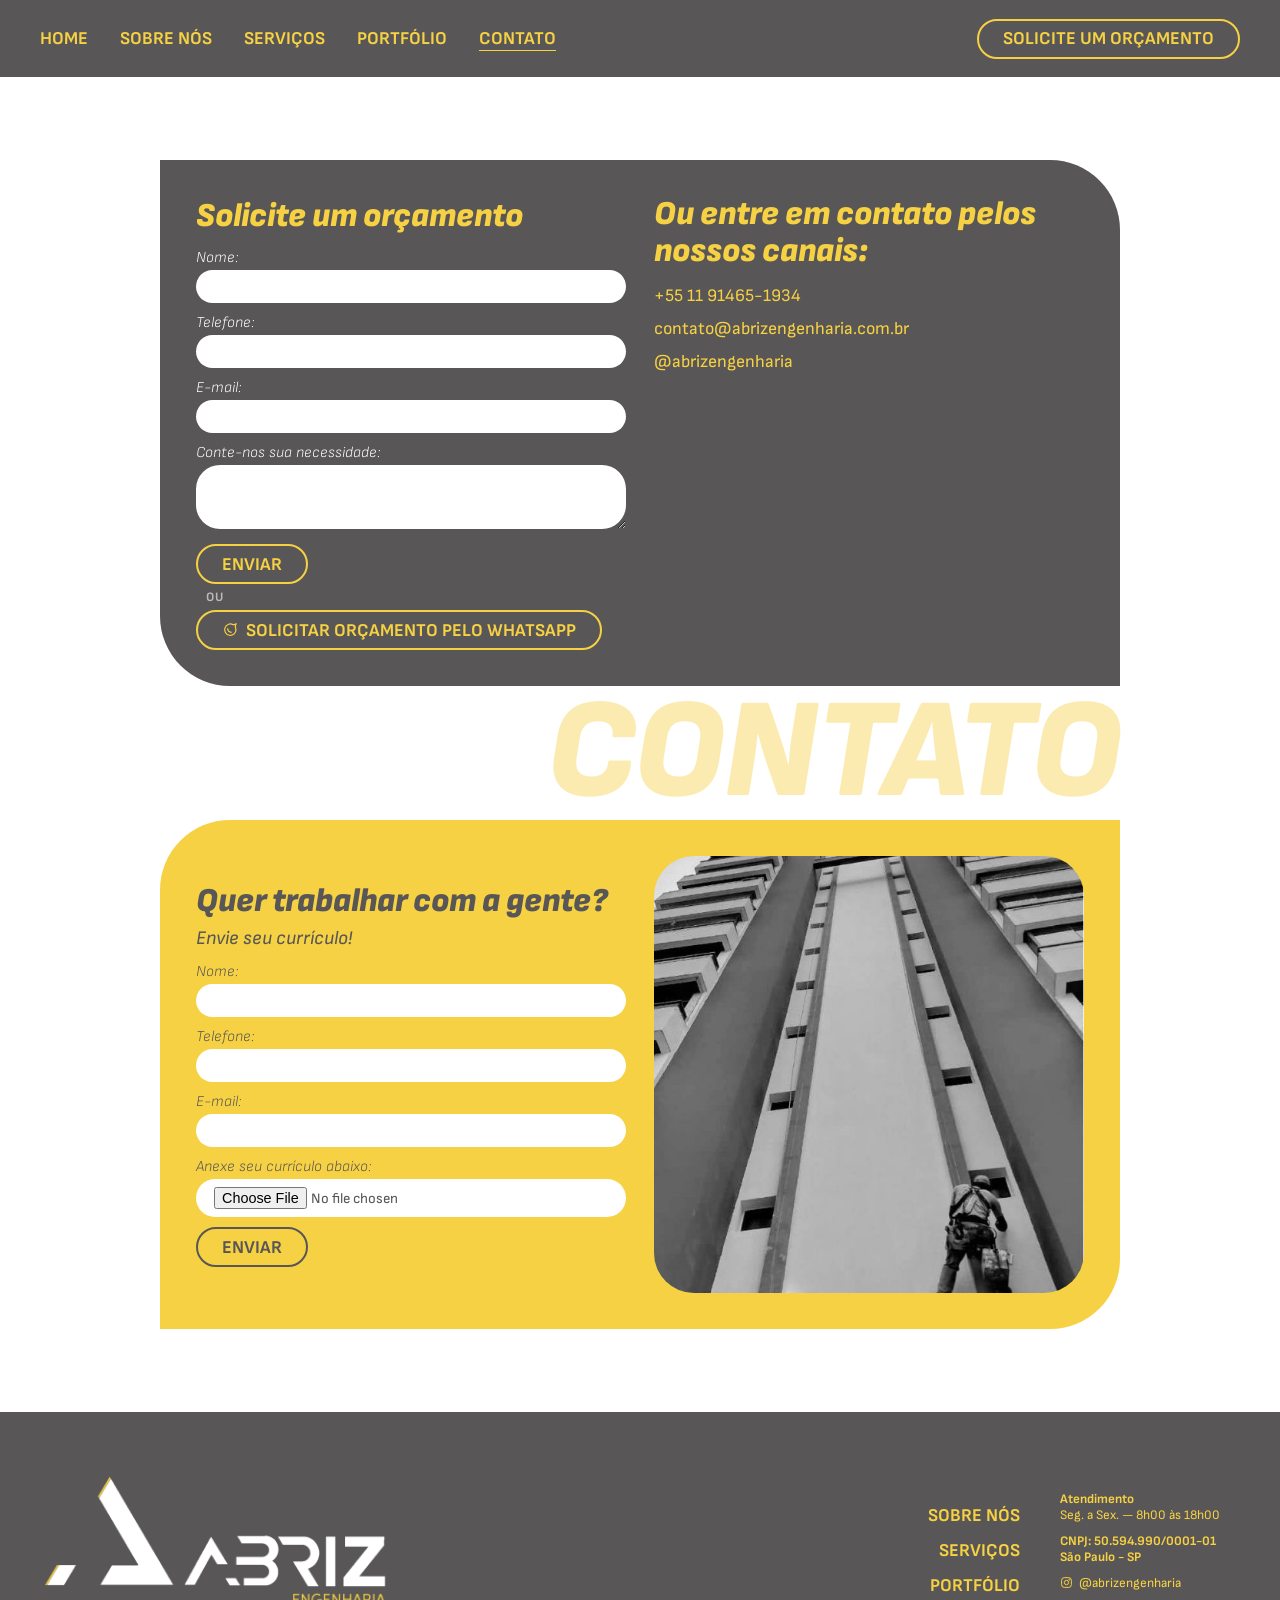
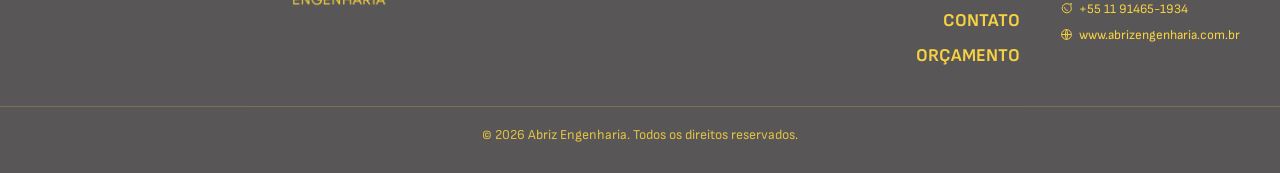
==== commit e71abd86: "Reorganize front-end architecture: shared partials, per-page CSS/JS No visual, content, or behaviora" ====
--- a/contato.html
+++ b/contato.html
@@ -5,25 +5,12 @@
 <meta name="viewport" content="width=device-width, initial-scale=1.0">
 <title>Contato | Abriz Engenharia</title>
 <meta name="description" content="Solicite um orçamento ou entre em contato com a Abriz Engenharia. Também estamos contratando — envie seu currículo.">
-<link rel="stylesheet" href="css/style.css">
+<link rel="stylesheet" href="css/pages/contato.css">
 </head>
 <body>
 
 <header class="site-header">
-  <div class="container">
-    <button class="nav-toggle" aria-label="Abrir menu" aria-expanded="false">
-      <span></span><span></span><span></span>
-    </button>
-    <nav class="nav-links">
-      <a href="index.html">Home</a>
-      <a href="sobre.html">Sobre nós</a>
-      <a href="index.html#servicos">Serviços</a>
-      <a href="portfolio.html">Portfólio</a>
-      <a href="contato.html" class="is-active">Contato</a>
-      <a href="contato.html" class="btn nav-cta-mobile">Solicite um orçamento</a>
-    </nav>
-    <a href="contato.html" class="btn nav-cta">Solicite um orçamento</a>
-  </div>
+  <div class="container" data-header></div>
 </header>
 
 <main>
@@ -35,6 +22,9 @@
         <div class="contato-card__form">
           <h2 style="color:var(--color-yellow); font-style:italic; font-weight:900; font-size:var(--fs-h1); margin-bottom:12px;">Solicite um orçamento</h2>
           <form data-form novalidate>
+            <input type="hidden" name="subject" value="Novo pedido de orçamento — Site Abriz (Contato)">
+            <input type="hidden" name="from_name" value="Site Abriz Engenharia">
+            <input type="checkbox" name="botcheck" style="display:none" tabindex="-1" autocomplete="off">
             <div class="form-field">
               <label for="c-nome">Nome:</label>
               <input type="text" id="c-nome" name="nome" required>
@@ -76,7 +66,10 @@
         <div>
           <h3>Quer trabalhar com a gente?</h3>
           <p class="trabalhe-card__lead">Envie seu currículo!</p>
-          <form data-form novalidate>
+          <form data-form novalidate enctype="multipart/form-data">
+            <input type="hidden" name="subject" value="Novo currículo recebido — Site Abriz">
+            <input type="hidden" name="from_name" value="Site Abriz Engenharia">
+            <input type="checkbox" name="botcheck" style="display:none" tabindex="-1" autocomplete="off">
             <div class="form-field">
               <label for="t-nome">Nome:</label>
               <input type="text" id="t-nome" name="nome" required>
@@ -106,37 +99,8 @@
   </section>
 </main>
 
-<footer class="site-footer">
-  <div class="footer-grid">
-    <div>
-      <img class="footer-logo" src="assets/img/logo-abriz.png" alt="Abriz Engenharia">
-    </div>
-    
+<footer class="site-footer" data-footer></footer>
 
-     <nav class="footer-links">
-      </br>
-      <a href="sobre.html">Sobre nós</a>
-      <a href="index.html#servicos">Serviços</a>
-      <a href="portfolio.html">Portfólio</a>
-      <a href="contato.html">Contato</a>
-      <a href="index.html#orcamento">Orçamento</a>
-    </nav>
-
-    <div class="footer-contact">
-    </br>
-      <p style="margin-bottom: 0; font-size: 13px;">Atendimento</p>
-      <p class="light" style="font-size: 13px;">Seg. a Sex. — 8h00 às 18h00</p>
-      <p style="margin-bottom: 0; font-size: 13px;">CNPJ: 50.594.990/0001-01</p>
-      <p style="font-size: 13px;">São Paulo - SP</p>
-      <a href="https://www.instagram.com/abrizengenharia" target="_blank"><p style="font-size: 13px;" class="light icon-line"><svg viewBox="0 0 24 24" fill="none" stroke="currentColor" stroke-width="1.8"><rect x="3" y="3" width="18" height="18" rx="5"/><circle cx="12" cy="12" r="4"/><circle cx="17.2" cy="6.8" r="1"/></svg>@abrizengenharia</p></a>
-      <a href="https://wa.me/message/3T56P4DASMY5I1" target="_blank"><p style="font-size: 13px;" class="light icon-line"><svg viewBox="0 0 24 24" fill="none" stroke="currentColor" stroke-width="1.8"><path d="M21 11.5a8.5 8.5 0 1 1-4.1-7.3L21 3l-1.2 4.1c.5 1 .8 2.2.8 3.4Z"/><path d="M8.5 9.5c0 3.5 2.5 6 6 6"/></svg>+55 11 91465-1934</p></a>
-      <a href="https://abrizengenharia.com.br/" target="_blank"><p style="font-size: 13px;" class="light icon-line"><svg viewBox="0 0 24 24" fill="none" stroke="currentColor" stroke-width="1.8"><circle cx="12" cy="12" r="9"/><path d="M3 12h18M12 3c2.5 2.5 2.5 15.5 0 18M12 3c-2.5 2.5-2.5 15.5 0 18"/></svg>www.abrizengenharia.com.br</p></a>
-    </div>
-  </div>
-  <p class="footer-bottom">&copy; <span id="year"></span> Abriz Engenharia. Todos os direitos reservados.</p>
-</footer>
-
-<script src="js/main.js"></script>
-<script>document.getElementById('year').textContent = new Date().getFullYear();</script>
+<script type="module" src="js/pages/contato.js"></script>
 </body>
 </html>
--- a/css/pages/contato.css
+++ b/css/pages/contato.css
@@ -0,0 +1,105 @@
+/* Contato — importa a base global + os componentes que a página usa; o
+   resto deste arquivo é só o que é exclusivo do Contato. */
+@import url('../global.css');
+@import url('../components/header.css');
+@import url('../components/footer.css');
+@import url('../components/forms.css');
+
+/* placeholder de foto (ainda sem asset real — ex: retratos da equipe);
+   sem uso encontrado na página atual (o card "Trabalhe conosco" já usa uma
+   foto real) — mantido por precaução (ver relatório final). */
+.photo-placeholder {
+  background: linear-gradient(135deg, var(--color-placeholder-a), var(--color-placeholder-b));
+  border-radius: var(--radius-lg);
+  display: flex;
+  align-items: center;
+  justify-content: center;
+  color: rgba(255,255,255,0.65);
+  font-size: 0.8rem;
+  font-style: italic;
+  text-align: center;
+  min-height: 200px;
+}
+/* foto real: mesmo tratamento visual (cantos arredondados), com <img> real dentro */
+.photo {
+  border-radius: var(--radius-lg);
+  overflow: hidden;
+  min-height: 200px;
+}
+.photo img { width: 100%; height: 100%; object-fit: cover; display: block; }
+
+.contato-card {
+  position: relative;
+  z-index: 2;
+  overflow: hidden;
+  background: var(--color-gray);
+  color: var(--color-white);
+  border-radius: 0 var(--radius-xl) 0 var(--radius-xl);
+  padding: 36px;
+  display: grid;
+  grid-template-columns: 1fr 1fr;
+  gap: 28px;
+}
+.contato-card .form-field label { color: var(--color-white); }
+.contato-card__form,
+.contato-card__channels { position: relative; z-index: 1; }
+.contato-card__channels h3 {
+  color: var(--color-yellow);
+  font-style: italic;
+  font-weight: 900;
+  font-size: var(--fs-h1);
+  line-height: 1.1;
+  margin-bottom: 16px;
+}
+.channel-item {
+  color: var(--color-yellow);
+  font-size: 1.1rem;
+  margin-bottom: 12px;
+}
+
+/* formulários compactos dos cards de Contato, para não deixar os
+   banners altos demais */
+.contato-card .form-field,
+.trabalhe-card .form-field { margin-bottom: 10px; }
+.contato-card .form-field label,
+.trabalhe-card .form-field label { font-size: 0.95rem; margin-bottom: 3px; }
+.contato-card .form-field input,
+.contato-card .form-field select,
+.contato-card .form-field textarea,
+.trabalhe-card .form-field input,
+.trabalhe-card .form-field select,
+.trabalhe-card .form-field textarea {
+  padding: 8px 18px;
+  font-size: 0.9rem;
+}
+.contato-card .form-field textarea { min-height: 64px; }
+
+/* título gigante "CONTATO" espremido entre os dois cards, como no protótipo */
+.contato-bg-title {
+  position: relative;
+  z-index: 0;
+  text-align: right;
+  font-size: clamp(3.5rem, 11vw, 11rem);
+  margin: 0;
+}
+
+.trabalhe-card {
+  position: relative;
+  z-index: 2;
+  background: var(--color-yellow);
+  border-radius: var(--radius-xl) 0 var(--radius-xl) 0;
+  padding: 36px;
+  display: grid;
+  grid-template-columns: 1fr 1fr;
+  gap: 28px;
+  align-items: center;
+}
+.trabalhe-card h3 { font-style: italic; font-weight: 900; font-size: var(--fs-h1); color: var(--color-gray); }
+.trabalhe-card__lead { font-style: italic; font-size: 1.2rem; margin: 6px 0 12px; color: var(--color-gray); }
+.trabalhe-card .photo,
+.trabalhe-card .photo-placeholder { aspect-ratio: 559/568; }
+
+@media (max-width: 900px) {
+  .contato-card, .trabalhe-card { grid-template-columns: 1fr; padding: 26px; }
+  .contato-bg-title { margin: 2px 0; }
+}
